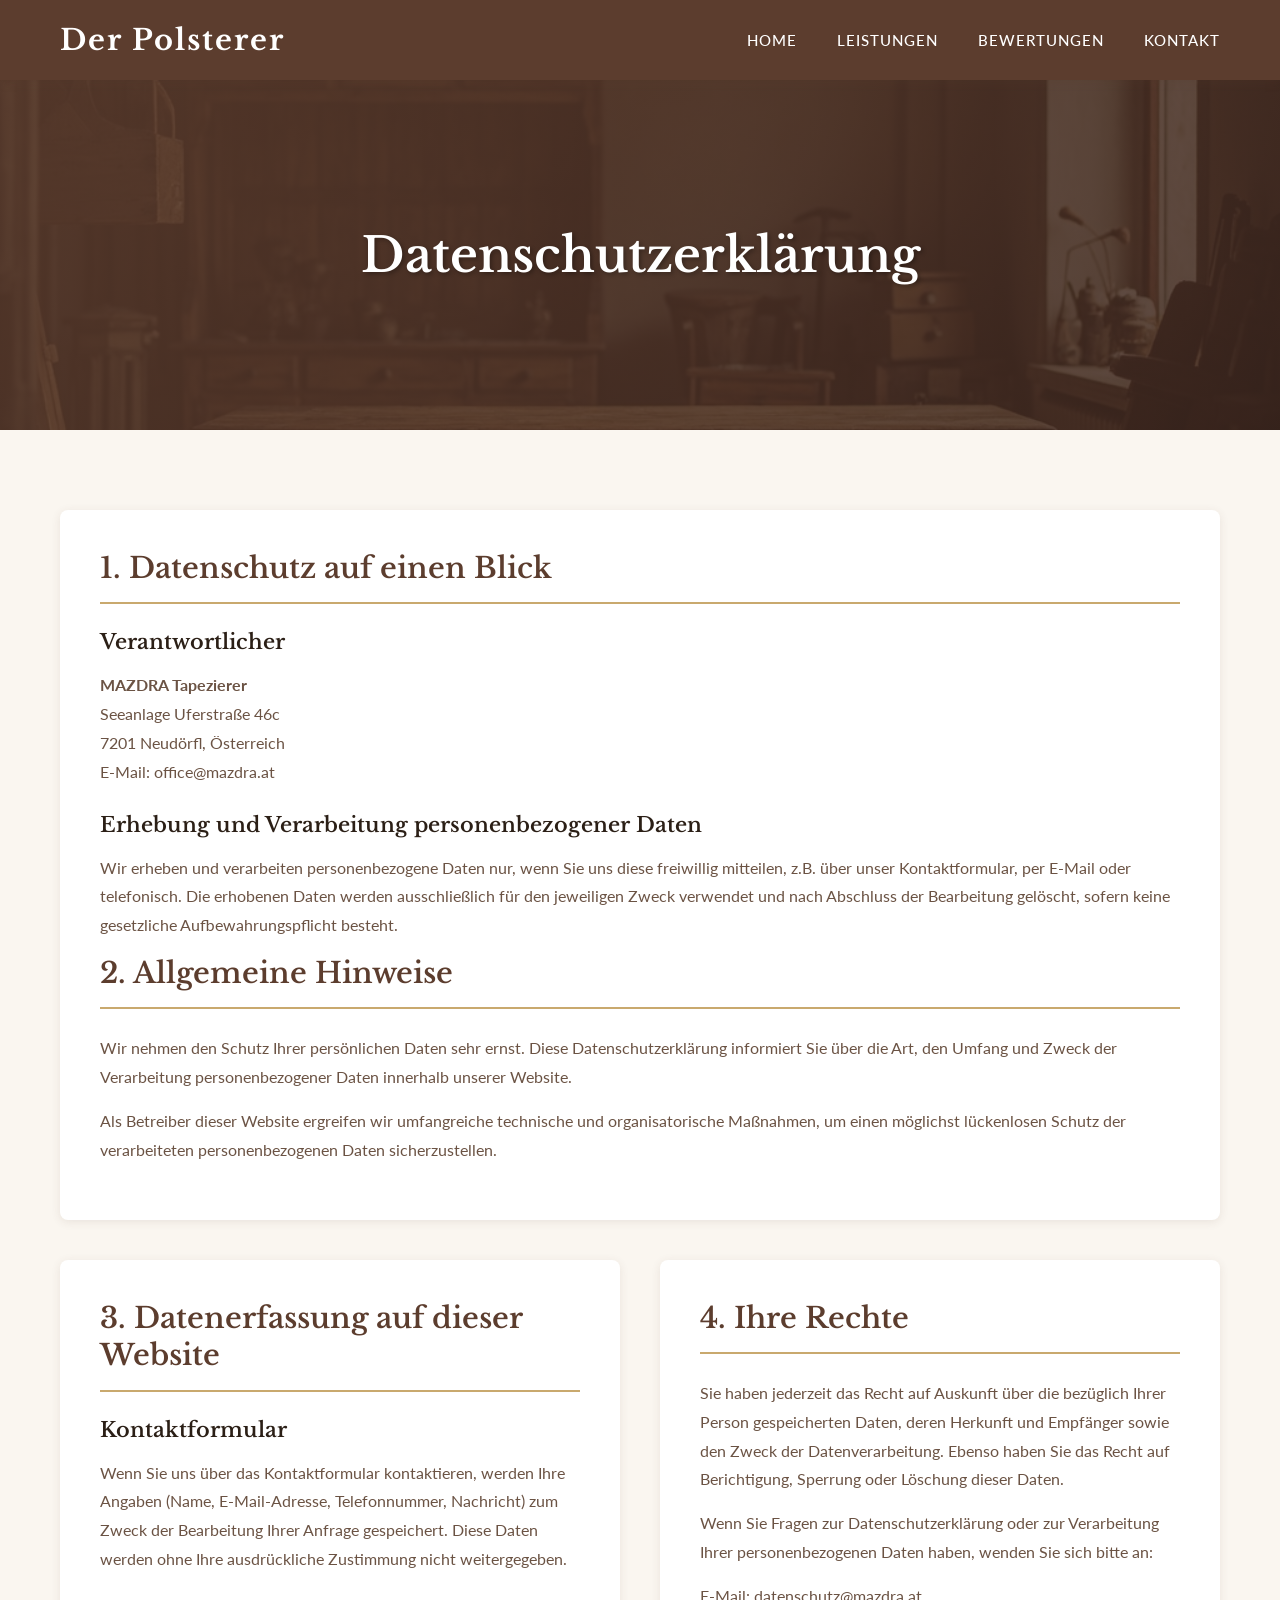
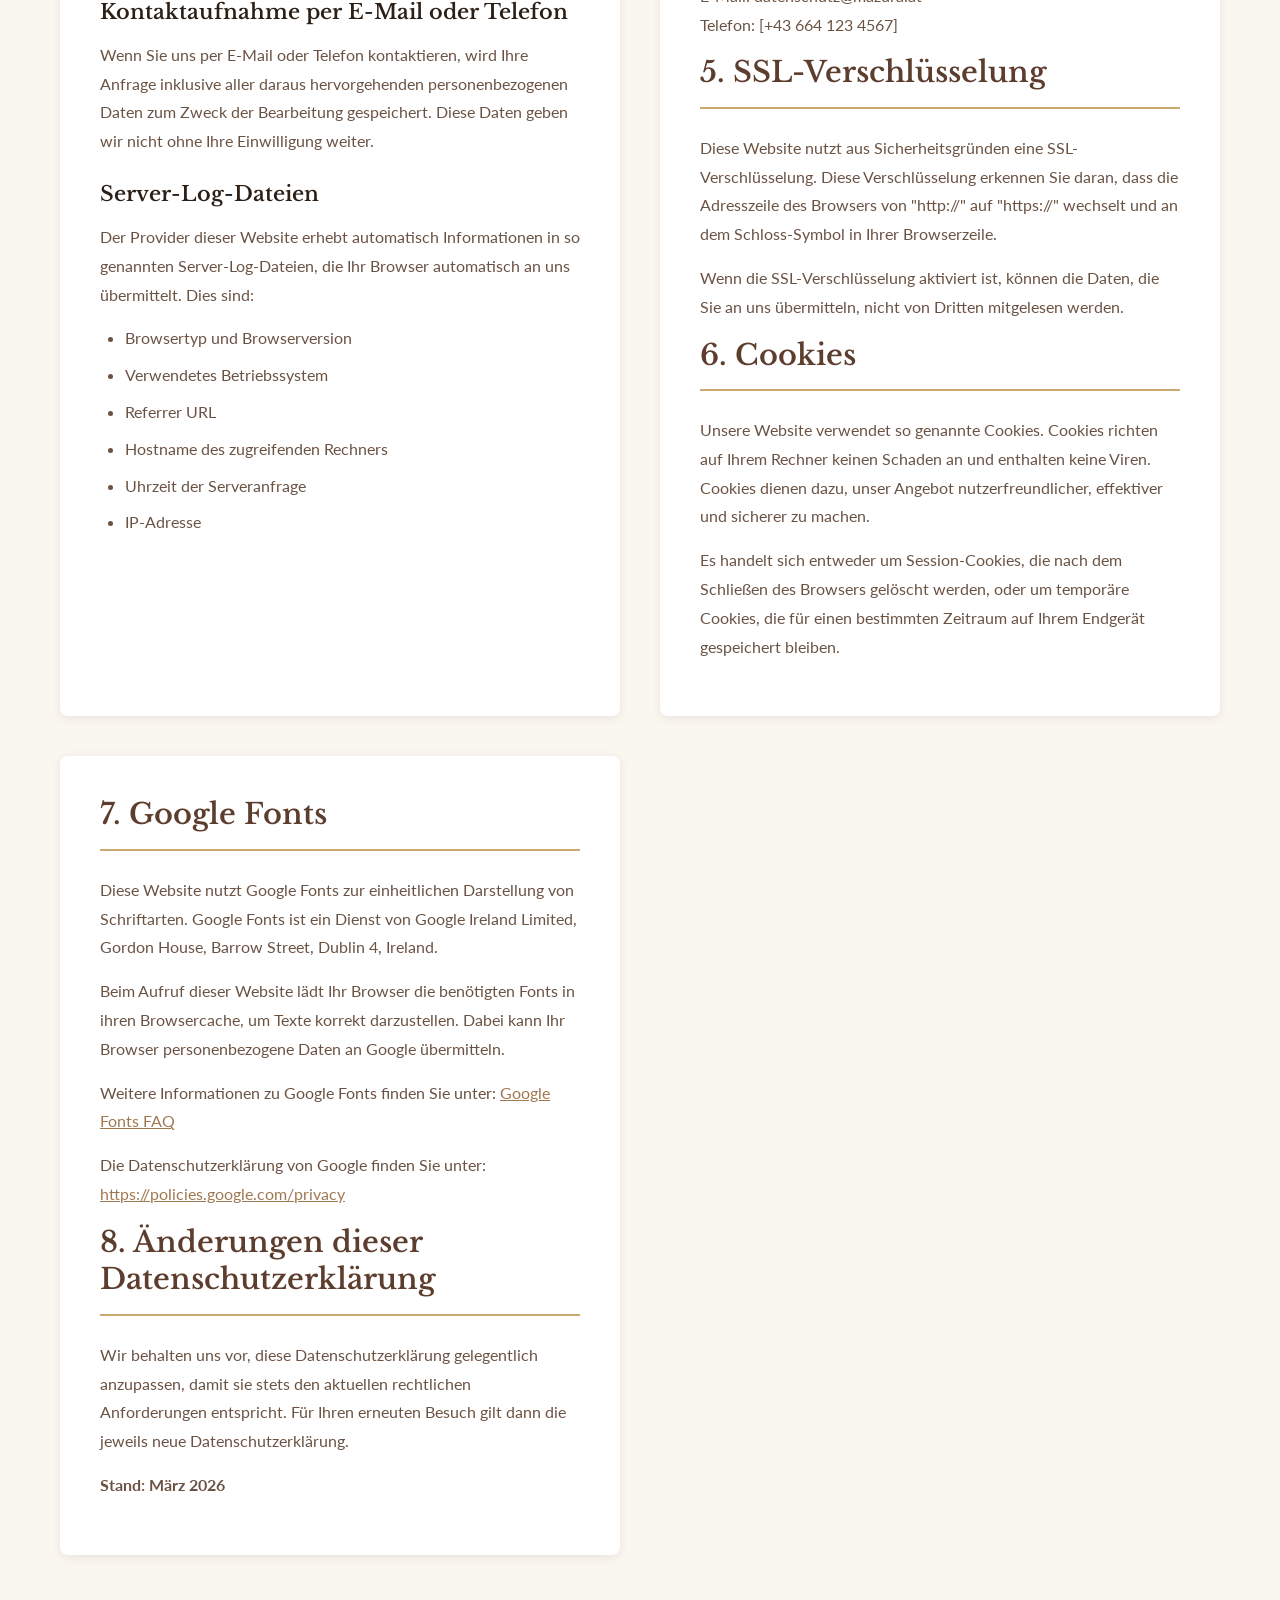
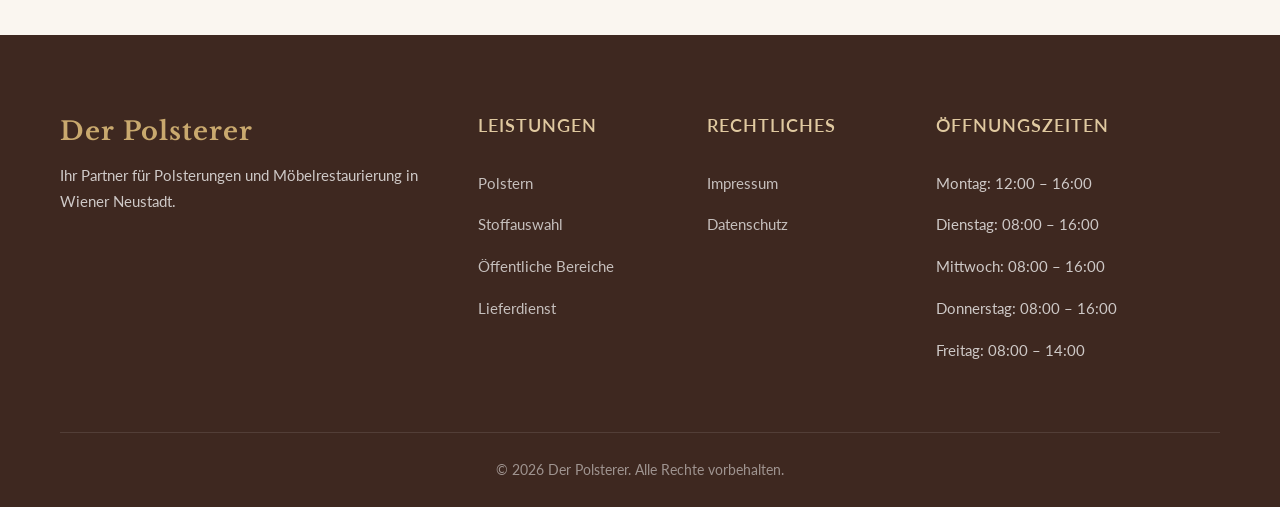
==== datenschutz.html @ 68814e53 "Update: Libre Baskerville font, new backgrounds, impressum, datenschutz, copyright 2026" ====
<!DOCTYPE html>
<html lang="de">
<head>
    <meta charset="UTF-8">
    <meta name="viewport" content="width=device-width, initial-scale=1.0">
    <meta name="description" content="Datenschutzerklärung - MAZDRA Tapezierer, Ihr Spezialist für Polsterungen und Möbelrestaurierung in Wiener Neustadt.">
    <title>Datenschutz - Der Polsterer</title>
    <link rel="preconnect" href="https://fonts.googleapis.com">
    <link rel="preconnect" href="https://fonts.gstatic.com" crossorigin>
    <link href="https://fonts.googleapis.com/css2?family=Libre+Baskerville:ital,wght@0,400;0,700;1,400&family=Lato:wght@300;400;500;600;700&display=swap" rel="stylesheet">
    <link rel="stylesheet" href="style.css">
</head>
<body>
    <header class="header header-small">
        <div class="container header-inner">
            <a href="index.html" class="logo-text">Der Polsterer</a>
            <nav class="nav" id="nav">
                <ul class="nav-list">
                    <li><a href="index.html">Home</a></li>
                    <li><a href="services.html">Leistungen</a></li>
                    <li><a href="reviews.html">Bewertungen</a></li>
                    <li><a href="kontakt.html">Kontakt</a></li>
                </ul>
            </nav>
            <button class="mobile-menu-btn" id="mobileMenuBtn" aria-label="Menu">
                <span></span>
                <span></span>
                <span></span>
            </button>
        </div>
    </header>

    <section class="page-header" style="background-image: url('images/reviews_background.jpg');">
        <div class="hero-overlay"></div>
        <div class="container">
            <div class="page-header-content">
                <h1>Datenschutzerklärung</h1>
            </div>
        </div>
    </section>

    <section class="legal-content">
        <div class="container">
            <div class="legal-grid">
                <div class="legal-section">
                    <h2>1. Datenschutz auf einen Blick</h2>
                    
                    <h3>Verantwortlicher</h3>
                    <p><strong>MAZDRA Tapezierer</strong><br>
                    Seeanlage Uferstraße 46c<br>
                    7201 Neudörfl, Österreich<br>
                    E-Mail: office@mazdra.at</p>
                    
                    <h3>Erhebung und Verarbeitung personenbezogener Daten</h3>
                    <p>Wir erheben und verarbeiten personenbezogene Daten nur, wenn Sie uns diese freiwillig mitteilen, z.B. über unser Kontaktformular, per E-Mail oder telefonisch. Die erhobenen Daten werden ausschließlich für den jeweiligen Zweck verwendet und nach Abschluss der Bearbeitung gelöscht, sofern keine gesetzliche Aufbewahrungspflicht besteht.</p>
                    
                    <h2>2. Allgemeine Hinweise</h2>
                    
                    <p>Wir nehmen den Schutz Ihrer persönlichen Daten sehr ernst. Diese Datenschutzerklärung informiert Sie über die Art, den Umfang und Zweck der Verarbeitung personenbezogener Daten innerhalb unserer Website.</p>
                    
                    <p>Als Betreiber dieser Website ergreifen wir umfangreiche technische und organisatorische Maßnahmen, um einen möglichst lückenlosen Schutz der verarbeiteten personenbezogenen Daten sicherzustellen.</p>
                </div>
                
                <div class="legal-section">
                    <h2>3. Datenerfassung auf dieser Website</h2>
                    
                    <h3>Kontaktformular</h3>
                    <p>Wenn Sie uns über das Kontaktformular kontaktieren, werden Ihre Angaben (Name, E-Mail-Adresse, Telefonnummer, Nachricht) zum Zweck der Bearbeitung Ihrer Anfrage gespeichert. Diese Daten werden ohne Ihre ausdrückliche Zustimmung nicht weitergegeben.</p>
                    
                    <h3>Kontaktaufnahme per E-Mail oder Telefon</h3>
                    <p>Wenn Sie uns per E-Mail oder Telefon kontaktieren, wird Ihre Anfrage inklusive aller daraus hervorgehenden personenbezogenen Daten zum Zweck der Bearbeitung gespeichert. Diese Daten geben wir nicht ohne Ihre Einwilligung weiter.</p>
                    
                    <h3>Server-Log-Dateien</h3>
                    <p>Der Provider dieser Website erhebt automatisch Informationen in so genannten Server-Log-Dateien, die Ihr Browser automatisch an uns übermittelt. Dies sind:</p>
                    <ul class="legal-list">
                        <li>Browsertyp und Browserversion</li>
                        <li>Verwendetes Betriebssystem</li>
                        <li>Referrer URL</li>
                        <li>Hostname des zugreifenden Rechners</li>
                        <li>Uhrzeit der Serveranfrage</li>
                        <li>IP-Adresse</li>
                    </ul>
                </div>
                
                <div class="legal-section">
                    <h2>4. Ihre Rechte</h2>
                    
                    <p>Sie haben jederzeit das Recht auf Auskunft über die bezüglich Ihrer Person gespeicherten Daten, deren Herkunft und Empfänger sowie den Zweck der Datenverarbeitung. Ebenso haben Sie das Recht auf Berichtigung, Sperrung oder Löschung dieser Daten.</p>
                    
                    <p>Wenn Sie Fragen zur Datenschutzerklärung oder zur Verarbeitung Ihrer personenbezogenen Daten haben, wenden Sie sich bitte an:</p>
                    <p>E-Mail: datenschutz@mazdra.at<br>
                    Telefon: [+43 664 123 4567]</p>
                    
                    <h2>5. SSL-Verschlüsselung</h2>
                    
                    <p>Diese Website nutzt aus Sicherheitsgründen eine SSL-Verschlüsselung. Diese Verschlüsselung erkennen Sie daran, dass die Adresszeile des Browsers von "http://" auf "https://" wechselt und an dem Schloss-Symbol in Ihrer Browserzeile.</p>
                    <p>Wenn die SSL-Verschlüsselung aktiviert ist, können die Daten, die Sie an uns übermitteln, nicht von Dritten mitgelesen werden.</p>
                    
                    <h2>6. Cookies</h2>
                    
                    <p>Unsere Website verwendet so genannte Cookies. Cookies richten auf Ihrem Rechner keinen Schaden an und enthalten keine Viren. Cookies dienen dazu, unser Angebot nutzerfreundlicher, effektiver und sicherer zu machen.</p>
                    <p>Es handelt sich entweder um Session-Cookies, die nach dem Schließen des Browsers gelöscht werden, oder um temporäre Cookies, die für einen bestimmten Zeitraum auf Ihrem Endgerät gespeichert bleiben.</p>
                </div>
                
                <div class="legal-section">
                    <h2>7. Google Fonts</h2>
                    
                    <p>Diese Website nutzt Google Fonts zur einheitlichen Darstellung von Schriftarten. Google Fonts ist ein Dienst von Google Ireland Limited, Gordon House, Barrow Street, Dublin 4, Ireland.</p>
                    <p>Beim Aufruf dieser Website lädt Ihr Browser die benötigten Fonts in ihren Browsercache, um Texte korrekt darzustellen. Dabei kann Ihr Browser personenbezogene Daten an Google übermitteln.</p>
                    <p>Weitere Informationen zu Google Fonts finden Sie unter: <a href="https://developers.google.com/fonts/faq" target="_blank" rel="noopener">Google Fonts FAQ</a></p>
                    <p>Die Datenschutzerklärung von Google finden Sie unter: <a href="https://policies.google.com/privacy" target="_blank" rel="noopener">https://policies.google.com/privacy</a></p>
                    
                    <h2>8. Änderungen dieser Datenschutzerklärung</h2>
                    
                    <p>Wir behalten uns vor, diese Datenschutzerklärung gelegentlich anzupassen, damit sie stets den aktuellen rechtlichen Anforderungen entspricht. Für Ihren erneuten Besuch gilt dann die jeweils neue Datenschutzerklärung.</p>
                    
                    <p><strong>Stand: März 2026</strong></p>
                </div>
            </div>
        </div>
    </section>

    <footer class="footer">
        <div class="container">
            <div class="footer-grid">
                <div class="footer-col">
                    <h3 class="footer-logo-text">Der Polsterer</h3>
                    <p>Ihr Partner für Polsterungen und Möbelrestaurierung in Wiener Neustadt.</p>
                </div>
                <div class="footer-col">
                    <h4>Leistungen</h4>
                    <ul class="footer-links">
                        <li><a href="services.html">Polstern</a></li>
                        <li><a href="services.html">Stoffauswahl</a></li>
                        <li><a href="services.html">Öffentliche Bereiche</a></li>
                        <li><a href="services.html">Lieferdienst</a></li>
                    </ul>
                </div>
                <div class="footer-col">
                    <h4>Rechtliches</h4>
                    <ul class="footer-links">
                        <li><a href="impressum.html">Impressum</a></li>
                        <li><a href="datenschutz.html">Datenschutz</a></li>
                    </ul>
                </div>
                <div class="footer-col">
                    <h4>Öffnungszeiten</h4>
                    <ul class="footer-hours">
                        <li>Montag: 12:00 – 16:00</li>
                        <li>Dienstag: 08:00 – 16:00</li>
                        <li>Mittwoch: 08:00 – 16:00</li>
                        <li>Donnerstag: 08:00 – 16:00</li>
                        <li>Freitag: 08:00 – 14:00</li>
                    </ul>
                </div>
            </div>
            <div class="footer-bottom">
                <p>&copy; 2026 Der Polsterer. Alle Rechte vorbehalten.</p>
            </div>
        </div>
    </footer>

    <script src="script.js"></script>
</body>
</html>
---- style.css ----
/* ========================================
   Der Polsterer - Classic Warm CSS
   ======================================== */

/* CSS Variables - Warm Classic Colors */
:root {
    --primary: #5C3D2E;
    --primary-dark: #3E2820;
    --primary-light: #7A5240;
    --accent: #C9A96E;
    --accent-dark: #A07850;
    --accent-light: #E0C9A0;
    --bg-light: #FAF6F0;
    --bg-white: #ffffff;
    --bg-cream: #F5EDE0;
    --text-dark: #2B1F16;
    --text-light: #6B5344;
    --text-muted: #8A7060;
    --border: #E5D9C9;
    --shadow: rgba(92, 61, 46, 0.1);
    --shadow-lg: rgba(92, 61, 46, 0.18);
}

/* Reset & Base */
*, *::before, *::after {
    box-sizing: border-box;
    margin: 0;
    padding: 0;
}

html {
    scroll-behavior: smooth;
}

body {
    font-family: 'Lato', sans-serif;
    font-size: 16px;
    line-height: 1.7;
    color: var(--text-dark);
    background-color: var(--bg-light);
}

h1, h2, h3, h4, h5, h6 {
    font-family: 'Libre Baskerville', Georgia, serif;
    font-weight: 600;
    line-height: 1.3;
    color: var(--text-dark);
}

a {
    color: var(--accent-dark);
    text-decoration: none;
    transition: color 0.3s ease;
}

a:hover {
    color: var(--primary);
}

img {
    max-width: 100%;
    height: auto;
    display: block;
}

/* Container */
.container {
    width: 100%;
    max-width: 1200px;
    margin: 0 auto;
    padding: 0 20px;
}

/* ========================================
   Header
   ======================================== */
.header {
    position: fixed;
    top: 0;
    left: 0;
    right: 0;
    z-index: 1000;
    background-color: var(--primary);
    box-shadow: 0 2px 10px var(--shadow-lg);
}

.header-small {
    position: relative;
    background-color: var(--primary);
}

.header-inner {
    display: flex;
    align-items: center;
    justify-content: space-between;
    height: 80px;
}

.logo-text {
    font-family: 'Libre Baskerville', Georgia, serif;
    font-size: 1.8rem;
    font-weight: 700;
    color: var(--bg-white);
    text-decoration: none;
    letter-spacing: 2px;
}

.footer-logo-text {
    font-family: 'Libre Baskerville', Georgia, serif;
    font-size: 1.6rem;
    font-weight: 700;
    color: var(--accent);
    margin-bottom: 15px;
    letter-spacing: 1px;
}

.nav-list {
    display: flex;
    list-style: none;
    gap: 40px;
}

.nav-list a {
    color: var(--bg-white);
    font-weight: 500;
    font-size: 15px;
    text-transform: uppercase;
    letter-spacing: 1px;
    padding: 8px 0;
    position: relative;
}

.nav-list a::after {
    content: '';
    position: absolute;
    bottom: 0;
    left: 0;
    width: 0;
    height: 2px;
    background-color: var(--accent);
    transition: width 0.3s ease;
}

.nav-list a:hover::after,
.nav-list a.active::after {
    width: 100%;
}

.nav-list a:hover,
.nav-list a.active {
    color: var(--bg-white);
}

/* Mobile Menu Button */
.mobile-menu-btn {
    display: none;
    flex-direction: column;
    gap: 5px;
    background: none;
    border: none;
    cursor: pointer;
    padding: 10px;
}

.mobile-menu-btn span {
    display: block;
    width: 25px;
    height: 3px;
    background-color: var(--bg-white);
    border-radius: 2px;
    transition: all 0.3s ease;
}

/* ========================================
   Hero Section
   ======================================== */
.hero {
    position: relative;
    height: 100vh;
    min-height: 600px;
    display: flex;
    align-items: center;
    justify-content: center;
    overflow: hidden;
}

.hero-bg {
    position: absolute;
    top: 0;
    left: 0;
    width: 100%;
    height: 100%;
    background-size: cover;
    background-position: center;
    background-repeat: no-repeat;
}

.hero-overlay {
    position: absolute;
    top: 0;
    left: 0;
    width: 100%;
    height: 100%;
    background: linear-gradient(135deg, rgba(92, 61, 46, 0.88) 0%, rgba(62, 40, 32, 0.85) 100%);
}

.hero-content {
    position: relative;
    z-index: 10;
    text-align: center;
    padding: 0 20px;
}

.hero-title {
    font-family: 'Libre Baskerville', Georgia, serif;
    font-size: clamp(2.8rem, 6vw, 5rem);
    color: var(--bg-white);
    margin-bottom: 20px;
    text-shadow: 2px 2px 4px rgba(0, 0, 0, 0.3);
    font-weight: 400;
    letter-spacing: 3px;
}

.hero-subtitle {
    font-size: clamp(1rem, 2vw, 1.4rem);
    color: var(--accent-light);
    margin-bottom: 40px;
    font-weight: 300;
    font-style: italic;
}

/* ========================================
   Buttons
   ======================================== */
.btn {
    display: inline-block;
    padding: 14px 36px;
    font-size: 14px;
    font-weight: 600;
    text-transform: uppercase;
    letter-spacing: 1px;
    border: 2px solid transparent;
    border-radius: 4px;
    cursor: pointer;
    transition: all 0.3s ease;
    text-align: center;
}

.btn-primary {
    background-color: var(--accent);
    color: var(--primary-dark);
    border-color: var(--accent);
}

.btn-primary:hover {
    background-color: var(--accent-dark);
    border-color: var(--accent-dark);
    color: var(--bg-white);
    transform: translateY(-2px);
    box-shadow: 0 4px 15px rgba(201, 169, 110, 0.4);
}

.btn-outline {
    background-color: transparent;
    color: var(--primary);
    border-color: var(--primary);
}

.btn-outline:hover {
    background-color: var(--primary);
    color: var(--bg-white);
}

.btn-white {
    background-color: var(--bg-white);
    color: var(--primary);
    border-color: var(--bg-white);
}

.btn-white:hover {
    background-color: transparent;
    color: var(--bg-white);
    transform: translateY(-2px);
}

/* ========================================
   Page Header
   ======================================== */
.page-header {
    position: relative;
    height: 350px;
    display: flex;
    align-items: center;
    justify-content: center;
    background-size: cover;
    background-position: center;
    background-repeat: no-repeat;
    margin-top: 0;
}

.page-header-overlay {
    position: absolute;
    top: 0;
    left: 0;
    width: 100%;
    height: 100%;
    background: rgba(92, 61, 46, 0.78);
}

.page-header h1 {
    position: relative;
    z-index: 10;
    font-size: clamp(2rem, 5vw, 3rem);
    color: var(--bg-white);
    text-align: center;
    text-shadow: 2px 2px 4px rgba(0, 0, 0, 0.3);
}

.page-header p {
    position: relative;
    z-index: 10;
    font-size: 1.1rem;
    color: var(--accent-light);
    text-align: center;
    margin-top: 10px;
    font-style: italic;
}

/* ========================================
   Section Styles
   ======================================== */
.section-title {
    font-size: clamp(1.8rem, 4vw, 2.6rem);
    margin-bottom: 20px;
    position: relative;
    font-weight: 400;
}

.section-title::after {
    content: '';
    display: block;
    width: 60px;
    height: 3px;
    background-color: var(--accent);
    margin-top: 15px;
}

.section-title.centered {
    text-align: center;
}

.section-title.centered::after {
    margin-left: auto;
    margin-right: auto;
}

.section-subtitle {
    font-size: 1.1rem;
    color: var(--text-light);
    margin-bottom: 50px;
    max-width: 600px;
}

.centered {
    text-align: center;
}

/* ========================================
   Intro Section
   ======================================== */
.intro {
    padding: 100px 0;
    background-color: var(--bg-white);
}

.intro-grid {
    display: grid;
    grid-template-columns: 1fr 300px;
    gap: 60px;
    align-items: center;
}

.intro-text p {
    margin-bottom: 20px;
    font-size: 1.05rem;
    color: var(--text-light);
}

.intro-text .btn {
    margin-top: 20px;
}

.intro-stats {
    display: flex;
    flex-direction: column;
    gap: 30px;
    padding: 40px;
    background: linear-gradient(135deg, var(--primary) 0%, var(--primary-dark) 100%);
    border-radius: 12px;
}

.stat-item {
    text-align: center;
}

.stat-number {
    display: block;
    font-family: 'Libre Baskerville', Georgia, serif;
    font-size: 3rem;
    font-weight: 400;
    color: var(--accent-light);
}

.stat-label {
    font-size: 0.9rem;
    color: rgba(255, 255, 255, 0.7);
    text-transform: uppercase;
    letter-spacing: 1px;
}

/* ========================================
   Services Preview
   ======================================== */
.services-preview {
    padding: 100px 0;
    background-color: var(--bg-cream);
}

.services-grid {
    display: grid;
    grid-template-columns: repeat(4, 1fr);
    gap: 30px;
    margin-bottom: 50px;
}

.service-card {
    background-color: var(--bg-white);
    border-radius: 12px;
    overflow: hidden;
    box-shadow: 0 5px 20px var(--shadow);
    transition: transform 0.3s ease, box-shadow 0.3s ease;
}

.service-card:hover {
    transform: translateY(-10px);
    box-shadow: 0 15px 40px var(--shadow-lg);
}

.service-img {
    height: 200px;
    overflow: hidden;
}

.service-img img {
    width: 100%;
    height: 100%;
    object-fit: cover;
    transition: transform 0.5s ease;
}

.service-card:hover .service-img img {
    transform: scale(1.1);
}

.service-card h3 {
    padding: 25px 25px 10px;
    font-size: 1.3rem;
}

.service-card p {
    padding: 0 25px 25px;
    color: var(--text-light);
    font-size: 0.95rem;
}

/* ========================================
   About Section
   ======================================== */
.about {
    padding: 100px 0;
    background-color: var(--bg-white);
}

.about-grid {
    display: grid;
    grid-template-columns: 1fr 1fr;
    gap: 60px;
    align-items: center;
}

.about-img img {
    border-radius: 12px;
    box-shadow: 0 10px 40px var(--shadow-lg);
}

.about-text p {
    margin-bottom: 20px;
    color: var(--text-light);
    font-size: 1.05rem;
}

.about-list {
    list-style: none;
    margin-top: 30px;
}

.about-list li {
    padding: 10px 0;
    color: var(--text-dark);
    font-size: 1rem;
}

.about-list li::before {
    content: '✓';
    color: var(--accent-dark);
    font-weight: bold;
    margin-right: 10px;
}

/* ========================================
   CTA Section
   ======================================== */
.cta {
    padding: 80px 0;
    background: linear-gradient(135deg, var(--primary) 0%, var(--primary-dark) 100%);
    text-align: center;
}

.cta h2 {
    font-size: clamp(1.8rem, 4vw, 2.6rem);
    color: var(--bg-white);
    margin-bottom: 15px;
    font-weight: 400;
}

.cta p {
    font-size: 1.1rem;
    color: var(--accent-light);
    margin-bottom: 30px;
    max-width: 600px;
    margin-left: auto;
    margin-right: auto;
}

/* ========================================
   Services Detail
   ======================================== */
.services-detail {
    padding: 100px 0;
    background-color: var(--bg-light);
}

.service-detail-item {
    display: grid;
    grid-template-columns: 1fr 1fr;
    gap: 60px;
    align-items: center;
    margin-bottom: 80px;
    padding: 40px;
    background-color: var(--bg-white);
    border-radius: 12px;
    box-shadow: 0 5px 20px var(--shadow);
}

.service-detail-item:last-child {
    margin-bottom: 0;
}

.service-detail-item.reverse {
    direction: rtl;
}

.service-detail-item.reverse > * {
    direction: ltr;
}

.service-detail-img img {
    border-radius: 12px;
    box-shadow: 0 10px 30px var(--shadow-lg);
}

.service-detail-content h2 {
    font-size: 1.8rem;
    margin-bottom: 20px;
    font-weight: 400;
}

.service-detail-content p {
    color: var(--text-light);
    margin-bottom: 20px;
}

.service-features {
    list-style: none;
    margin-bottom: 20px;
}

.service-features li {
    padding: 8px 0;
    color: var(--text-dark);
    font-size: 0.95rem;
}

.service-features li::before {
    content: '→';
    color: var(--accent-dark);
    font-weight: bold;
    margin-right: 10px;
}

/* ========================================
   Contact Section
   ======================================== */
.contact-section {
    padding: 100px 0;
    background-color: var(--bg-white);
}

.contact-grid {
    display: grid;
    grid-template-columns: 1fr 1fr;
    gap: 60px;
}

.contact-form-wrapper h2 {
    font-size: 2rem;
    margin-bottom: 15px;
}

.contact-form-wrapper > p {
    color: var(--text-light);
    margin-bottom: 30px;
}

.contact-form {
    display: flex;
    flex-direction: column;
    gap: 20px;
}

.form-group {
    display: flex;
    flex-direction: column;
    gap: 8px;
}

.form-group label {
    font-weight: 500;
    color: var(--text-dark);
    font-size: 0.95rem;
}

.form-group input,
.form-group textarea {
    padding: 14px 18px;
    border: 2px solid var(--border);
    border-radius: 8px;
    font-family: 'Lato', sans-serif;
    font-size: 1rem;
    transition: border-color 0.3s ease, box-shadow 0.3s ease;
    background-color: var(--bg-light);
}

.form-group input:focus,
.form-group textarea:focus {
    outline: none;
    border-color: var(--accent);
    box-shadow: 0 0 0 3px rgba(201, 169, 110, 0.15);
}

.form-group textarea {
    resize: vertical;
    min-height: 120px;
}

.contact-info-wrapper {
    display: flex;
    flex-direction: column;
    gap: 30px;
}

.contact-info-card {
    padding: 30px;
    background-color: var(--bg-cream);
    border-radius: 12px;
    box-shadow: 0 5px 20px var(--shadow);
}

.contact-info-card h3 {
    font-size: 1.3rem;
    margin-bottom: 20px;
    color: var(--primary);
}

.hours-table {
    width: 100%;
    border-collapse: collapse;
}

.hours-table td {
    padding: 10px 0;
    border-bottom: 1px solid var(--border);
    color: var(--text-light);
}

.hours-table td:last-child {
    text-align: right;
    font-weight: 500;
    color: var(--text-dark);
}

.contact-info-card p {
    color: var(--text-light);
    line-height: 1.8;
}

.contact-info-card a {
    color: var(--accent-dark);
    font-weight: 500;
}

.map-container {
    border-radius: 8px;
    overflow: hidden;
    margin-top: 15px;
}

/* ========================================
   Reviews Section
   ======================================== */
.reviews-section {
    padding: 100px 0;
    background-color: var(--bg-cream);
}

.reviews-header {
    text-align: center;
    margin-bottom: 60px;
}

.reviews-header .section-title::after {
    margin-left: auto;
    margin-right: auto;
}

.reviews-grid {
    display: grid;
    grid-template-columns: repeat(3, 1fr);
    gap: 30px;
    margin-bottom: 50px;
}

.review-card {
    background-color: var(--bg-white);
    border-radius: 12px;
    padding: 35px;
    box-shadow: 0 5px 20px var(--shadow);
    transition: transform 0.3s ease, box-shadow 0.3s ease;
    position: relative;
}

.review-card:hover {
    transform: translateY(-5px);
    box-shadow: 0 12px 35px var(--shadow-lg);
}

.review-stars {
    color: var(--accent);
    font-size: 1.2rem;
    margin-bottom: 15px;
    letter-spacing: 2px;
}

.review-text {
    font-size: 1.05rem;
    color: var(--text-dark);
    line-height: 1.8;
    margin-bottom: 20px;
    font-style: italic;
}

.review-author {
    display: flex;
    align-items: center;
    gap: 15px;
}

.review-avatar {
    width: 48px;
    height: 48px;
    border-radius: 50%;
    background-color: var(--primary);
    color: var(--accent-light);
    display: flex;
    align-items: center;
    justify-content: center;
    font-family: 'Libre Baskerville', Georgia, serif;
    font-size: 1.2rem;
    font-weight: 600;
    flex-shrink: 0;
}

.review-author-info {
    display: flex;
    flex-direction: column;
}

.review-author-name {
    font-weight: 600;
    color: var(--text-dark);
    font-size: 0.95rem;
}

.review-author-detail {
    font-size: 0.85rem;
    color: var(--text-muted);
}

.review-google-badge {
    display: flex;
    align-items: center;
    gap: 8px;
    margin-top: 20px;
    padding-top: 20px;
    border-top: 1px solid var(--border);
    font-size: 0.85rem;
    color: var(--text-muted);
}

.review-google-badge svg {
    width: 16px;
    height: 16px;
}

.reviews-cta {
    text-align: center;
    padding: 50px;
    background-color: var(--bg-white);
    border-radius: 12px;
    box-shadow: 0 5px 20px var(--shadow);
}

.reviews-cta p {
    color: var(--text-light);
    margin-bottom: 20px;
    font-size: 1.05rem;
}

/* ========================================
   About Creative / Features
   ======================================== */
.about-creative {
    padding: 100px 0;
    background-color: var(--bg-light);
}

.features-grid {
    display: grid;
    grid-template-columns: repeat(4, 1fr);
    gap: 30px;
    margin-top: 50px;
}

.feature-item {
    text-align: center;
    padding: 40px 25px;
    background-color: var(--bg-white);
    border-radius: 12px;
    box-shadow: 0 5px 20px var(--shadow);
    transition: transform 0.3s ease;
}

.feature-item:hover {
    transform: translateY(-5px);
}

.feature-icon {
    font-size: 3rem;
    margin-bottom: 20px;
}

.feature-item h3 {
    font-size: 1.2rem;
    margin-bottom: 15px;
}

.feature-item p {
    color: var(--text-light);
    font-size: 0.95rem;
}

/* ========================================
   Footer
   ======================================== */
.footer {
    background-color: var(--primary-dark);
    padding: 80px 0 0;
}

.footer-grid {
    display: grid;
    grid-template-columns: 2fr 1fr 1fr 1.5fr;
    gap: 40px;
    padding-bottom: 60px;
}

.footer-col {
    color: rgba(255, 255, 255, 0.75);
}

.footer-logo {
    height: 80px;
    width: auto;
    margin-bottom: 20px;
}

.footer-col p {
    font-size: 0.95rem;
    line-height: 1.7;
}

.footer-col h4 {
    color: var(--accent-light);
    font-size: 1.1rem;
    margin-bottom: 25px;
    font-family: 'Lato', sans-serif;
    font-weight: 600;
    text-transform: uppercase;
    letter-spacing: 1px;
}

.footer-links,
.footer-hours {
    list-style: none;
}

.footer-links li,
.footer-hours li {
    padding: 8px 0;
    font-size: 0.95rem;
}

.footer-links a {
    color: rgba(255, 255, 255, 0.7);
    transition: color 0.3s ease;
}

.footer-links a:hover {
    color: var(--accent-light);
}

.footer-bottom {
    border-top: 1px solid rgba(255, 255, 255, 0.1);
    padding: 25px 0;
    text-align: center;
}

.footer-bottom p {
    font-size: 0.9rem;
    color: rgba(255, 255, 255, 0.5);
}

/* ========================================
   Responsive Design
   ======================================== */
@media (max-width: 1024px) {
    .services-grid {
        grid-template-columns: repeat(2, 1fr);
    }

    .features-grid {
        grid-template-columns: repeat(2, 1fr);
    }

    .footer-grid {
        grid-template-columns: repeat(2, 1fr);
    }

    .reviews-grid {
        grid-template-columns: repeat(2, 1fr);
    }
}

@media (max-width: 768px) {
    .mobile-menu-btn {
        display: flex;
    }

    .nav {
        position: fixed;
        top: 80px;
        left: 0;
        right: 0;
        background-color: var(--primary);
        padding: 20px;
        transform: translateY(-100%);
        opacity: 0;
        visibility: hidden;
        transition: all 0.3s ease;
    }

    .nav.active {
        transform: translateY(0);
        opacity: 1;
        visibility: visible;
    }

    .nav-list {
        flex-direction: column;
        gap: 0;
    }

    .nav-list a {
        display: block;
        padding: 15px 0;
        border-bottom: 1px solid rgba(255, 255, 255, 0.1);
    }

    .hero {
        height: 100vh;
        min-height: 500px;
    }

    .intro-grid {
        grid-template-columns: 1fr;
    }

    .intro-stats {
        flex-direction: row;
        justify-content: space-around;
    }

    .about-grid {
        grid-template-columns: 1fr;
    }

    .about-img {
        order: -1;
    }

    .services-grid {
        grid-template-columns: 1fr;
    }

    .service-detail-item {
        grid-template-columns: 1fr;
        gap: 30px;
    }

    .service-detail-item.reverse {
        direction: ltr;
    }

    .contact-grid {
        grid-template-columns: 1fr;
    }

    .features-grid {
        grid-template-columns: 1fr;
    }

    .footer-grid {
        grid-template-columns: 1fr;
        text-align: center;
    }

    .footer-logo {
        margin-left: auto;
        margin-right: auto;
    }

    .reviews-grid {
        grid-template-columns: 1fr;
    }
}

@media (max-width: 480px) {
    .header-inner {
        height: 70px;
    }

    .logo img {
        height: 50px;
    }

    .hero-title {
        font-size: 2.2rem;
    }

    .hero-subtitle {
        font-size: 1rem;
    }

    .btn {
        padding: 12px 28px;
        font-size: 13px;
    }

    .intro-stats {
        flex-direction: column;
        gap: 20px;
    }

    .stat-number {
        font-size: 2.5rem;
    }

    .page-header {
        height: 280px;
    }

    .section-title {
        font-size: 1.6rem;
    }

    .service-detail-item {
        padding: 25px;
    }

    .contact-info-card {
        padding: 20px;
    }
}

/* ========================================
   Legal Pages (Impressum, Datenschutz)
   ======================================== */
.legal-content {
    padding: 80px 0;
    background-color: var(--bg-light);
}

.legal-grid {
    display: grid;
    gap: 40px;
}

.legal-section {
    background: var(--bg-white);
    padding: 40px;
    border-radius: 8px;
    box-shadow: 0 2px 10px var(--shadow);
}

.legal-section h2 {
    font-family: 'Libre Baskerville', Georgia, serif;
    font-size: 1.8rem;
    color: var(--primary);
    margin-bottom: 25px;
    padding-bottom: 15px;
    border-bottom: 2px solid var(--accent);
}

.legal-section h3 {
    font-family: 'Libre Baskerville', Georgia, serif;
    font-size: 1.3rem;
    color: var(--text-dark);
    margin: 25px 0 15px;
}

.legal-section p {
    font-family: 'Lato', sans-serif;
    font-size: 1rem;
    line-height: 1.8;
    color: var(--text-light);
    margin-bottom: 15px;
}

.legal-section a {
    color: var(--accent-dark);
    text-decoration: underline;
}

.legal-section a:hover {
    color: var(--primary);
}

.legal-list {
    margin: 15px 0;
    padding-left: 25px;
}

.legal-list li {
    font-family: 'Lato', sans-serif;
    font-size: 1rem;
    line-height: 1.8;
    color: var(--text-light);
    margin-bottom: 8px;
}

@media (min-width: 768px) {
    .legal-grid {
        grid-template-columns: repeat(2, 1fr);
    }
    
    .legal-section:first-child {
        grid-column: span 2;
    }
}
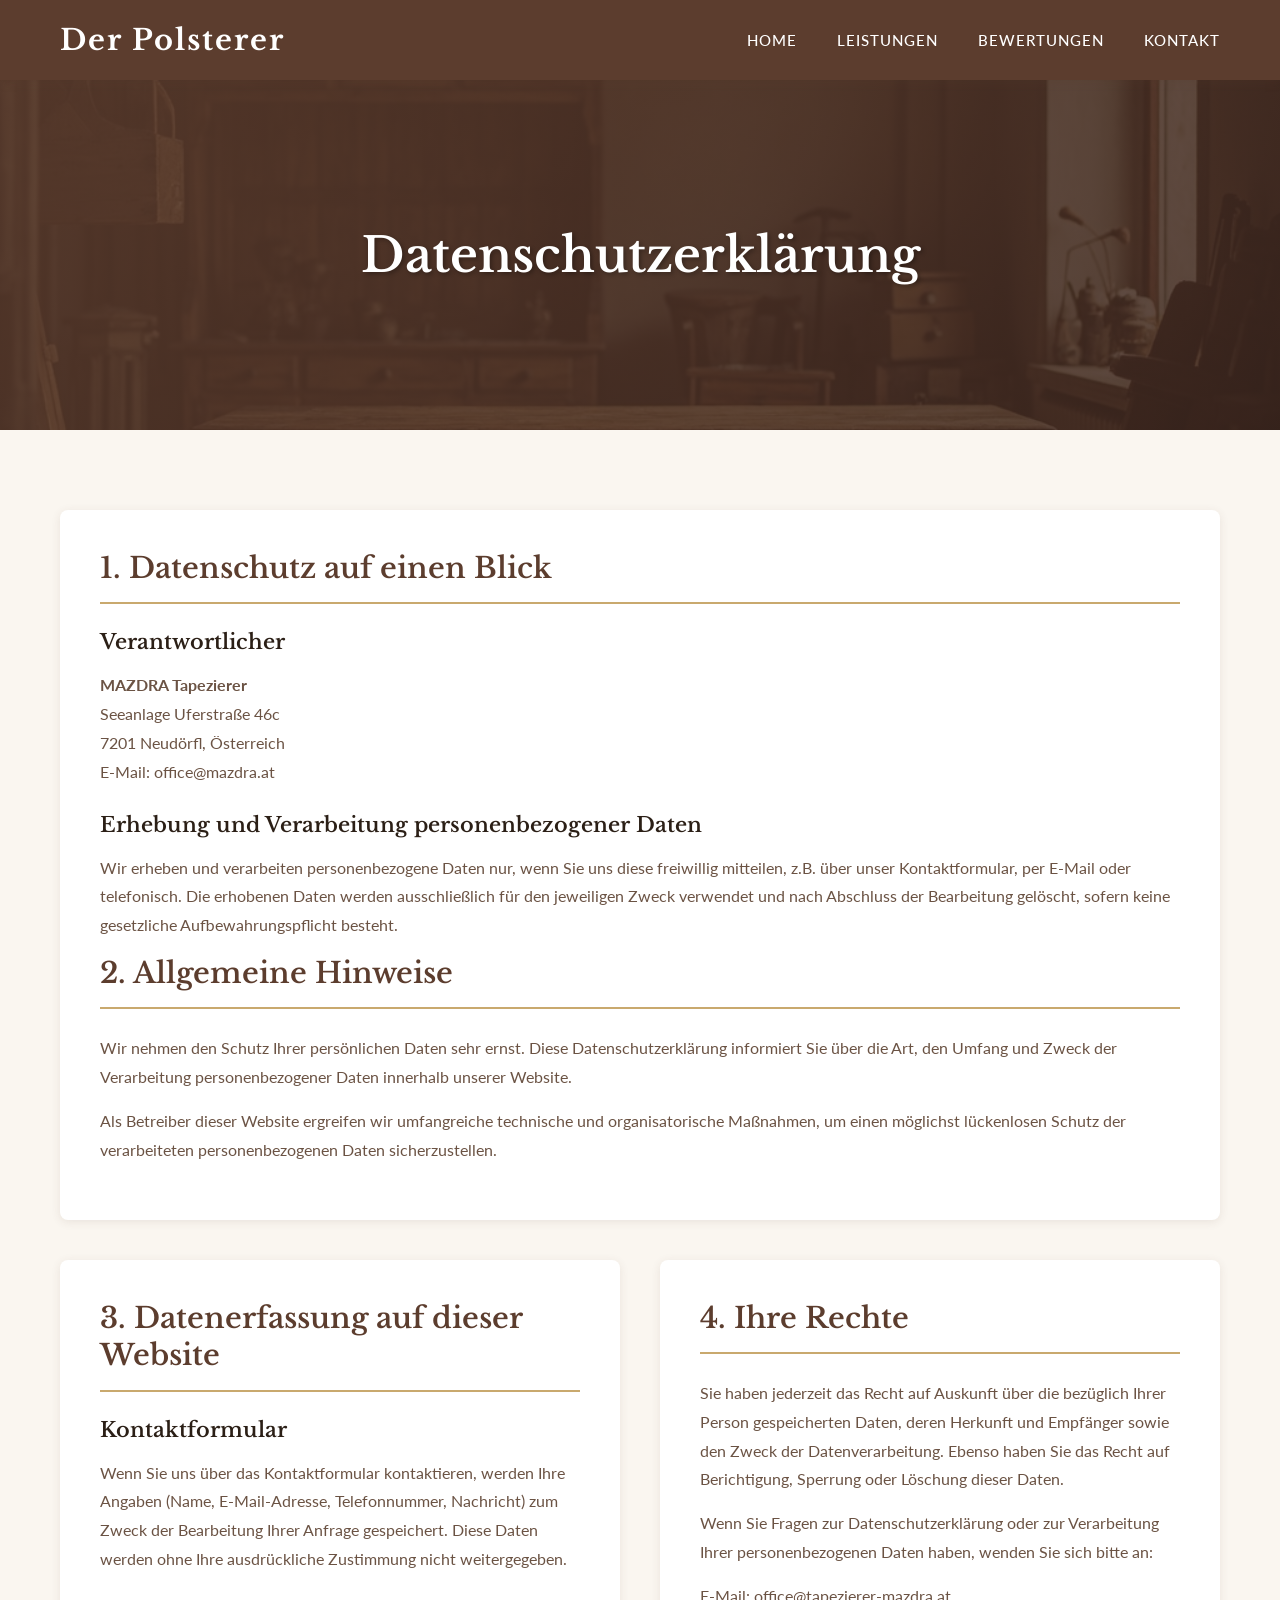
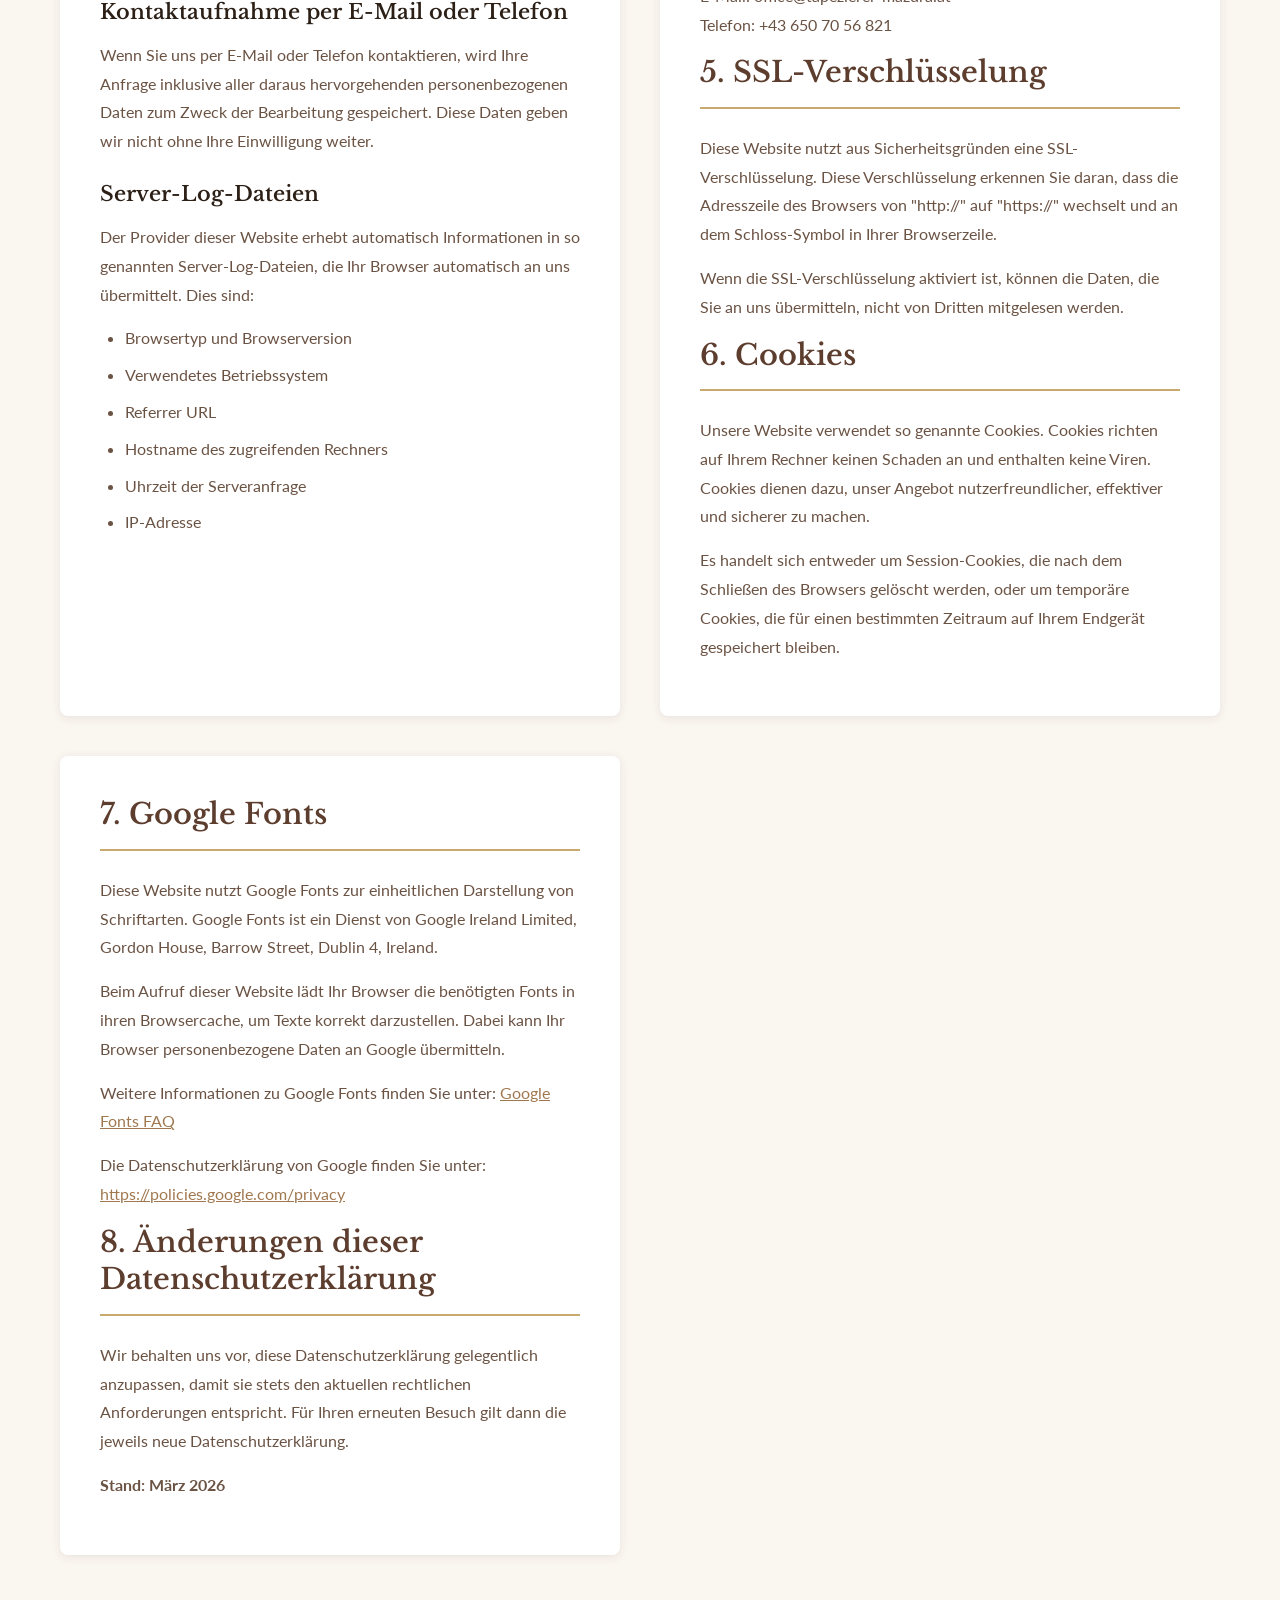
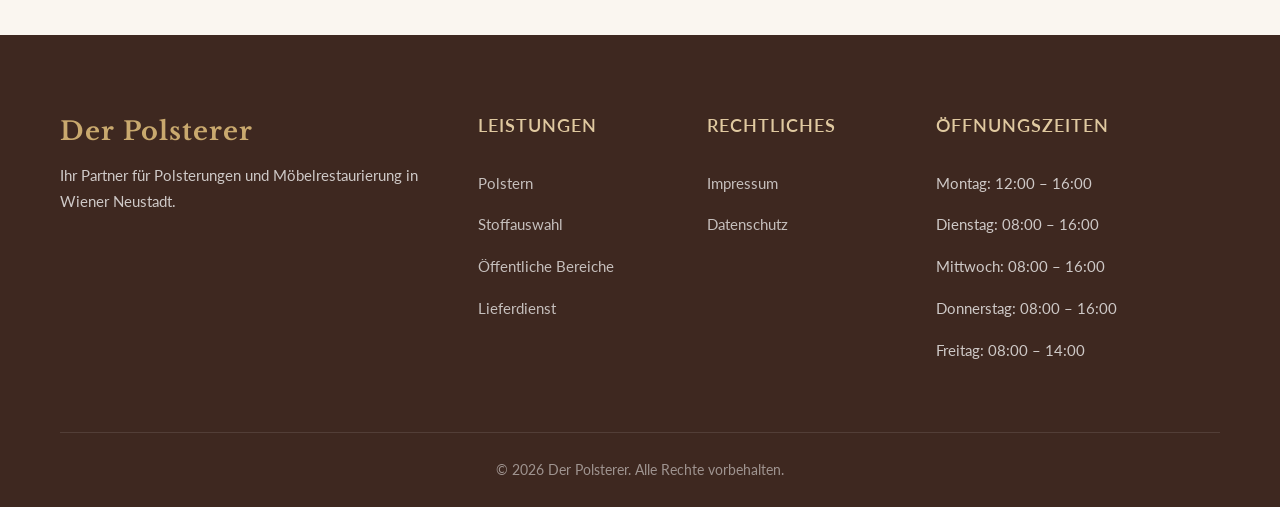
==== commit 12d5812c: "Fix: Copyright 2026, Rechtliches im Footer oben, echte Kontaktdaten" ====
--- a/datenschutz.html
+++ b/datenschutz.html
@@ -88,8 +88,8 @@
                     <p>Sie haben jederzeit das Recht auf Auskunft über die bezüglich Ihrer Person gespeicherten Daten, deren Herkunft und Empfänger sowie den Zweck der Datenverarbeitung. Ebenso haben Sie das Recht auf Berichtigung, Sperrung oder Löschung dieser Daten.</p>
                     
                     <p>Wenn Sie Fragen zur Datenschutzerklärung oder zur Verarbeitung Ihrer personenbezogenen Daten haben, wenden Sie sich bitte an:</p>
-                    <p>E-Mail: datenschutz@mazdra.at<br>
-                    Telefon: [+43 664 123 4567]</p>
+                    <p>E-Mail: office@tapezierer-mazdra.at<br>
+                    Telefon: +43 650 70 56 821</p>
                     
                     <h2>5. SSL-Verschlüsselung</h2>
                     
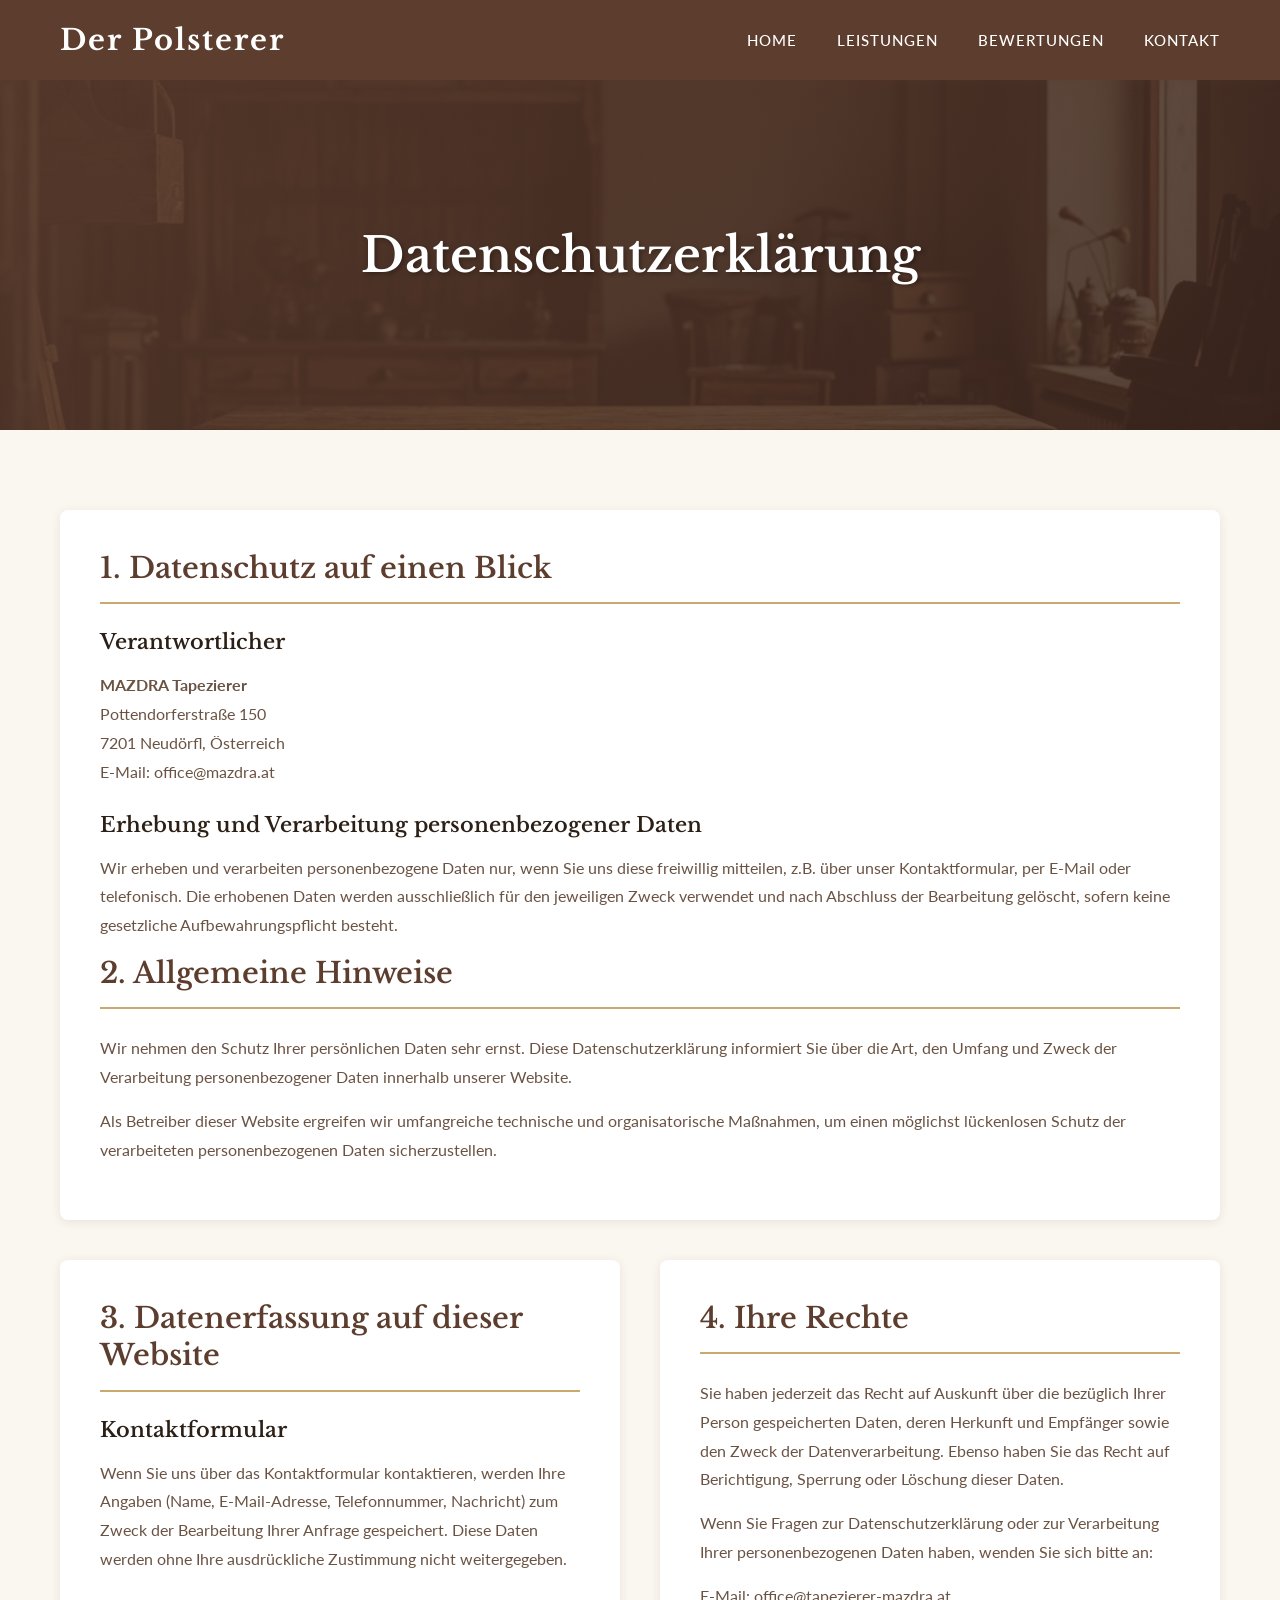
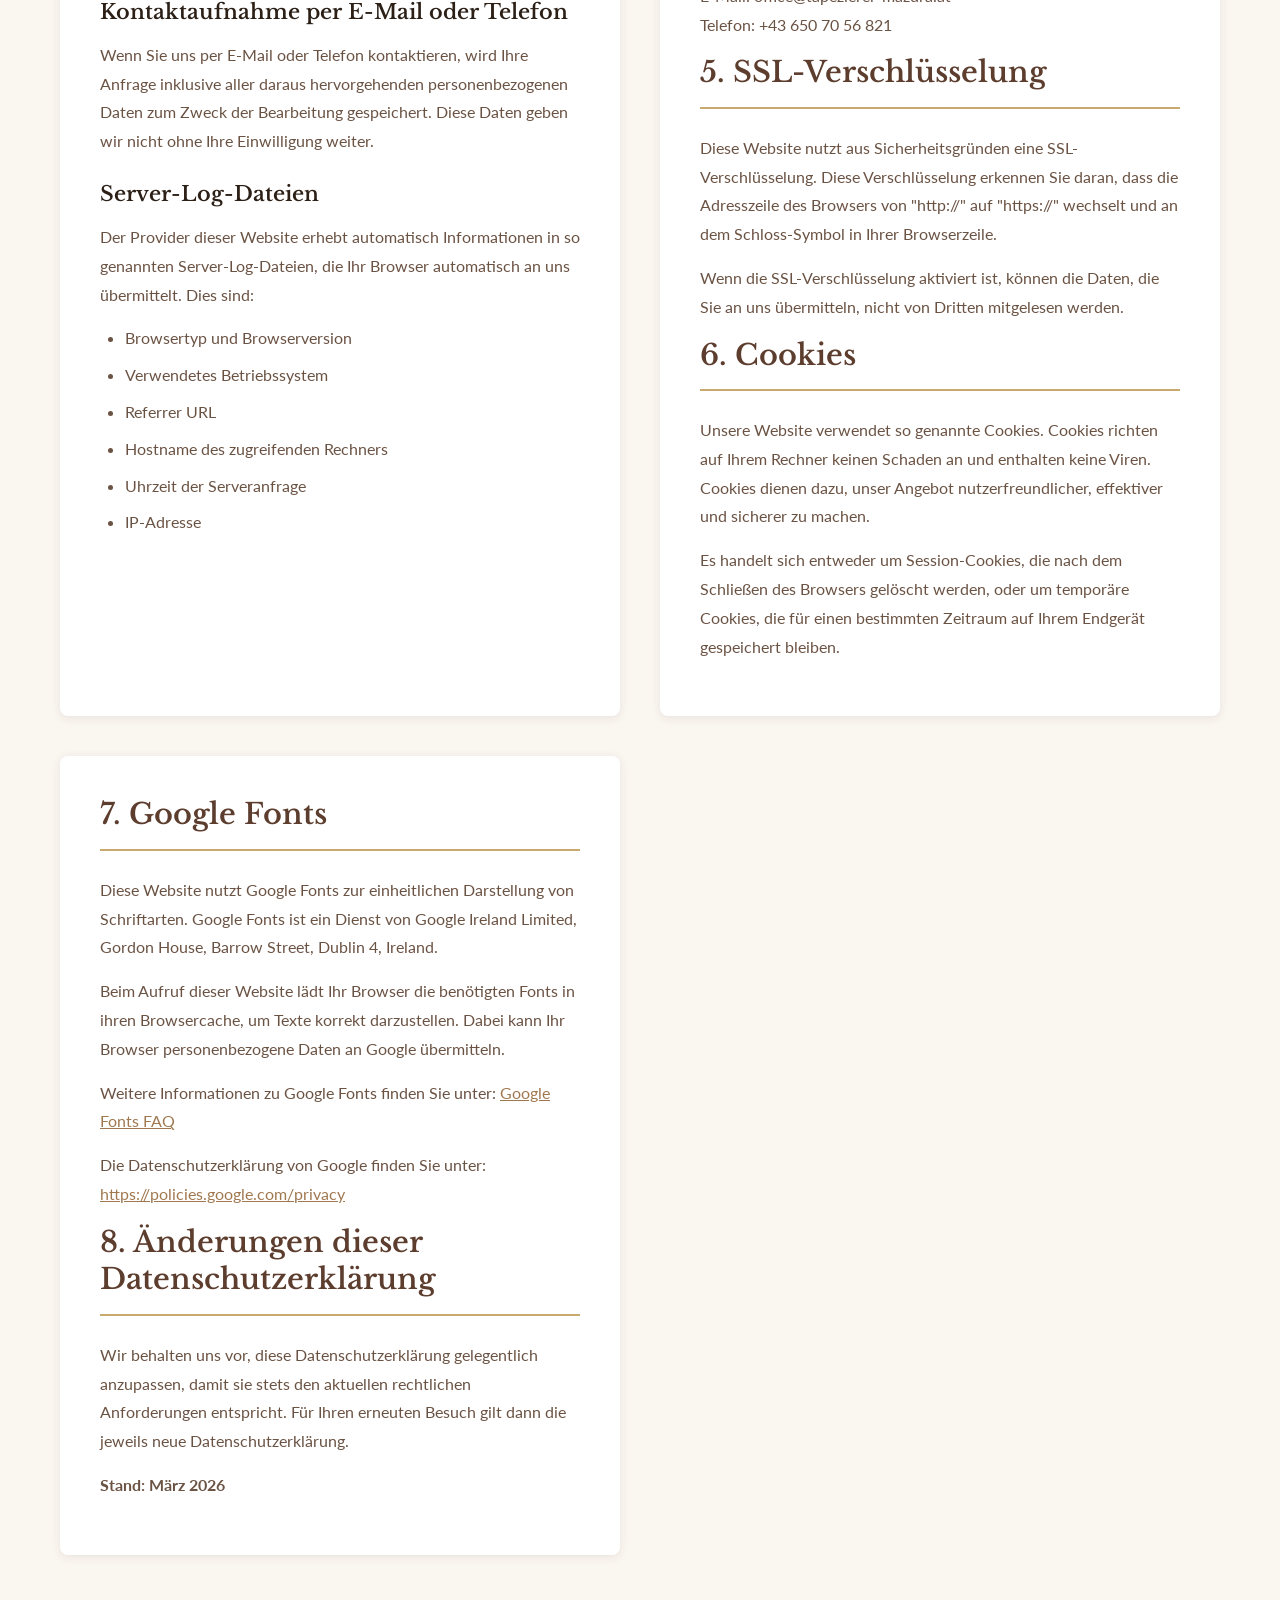
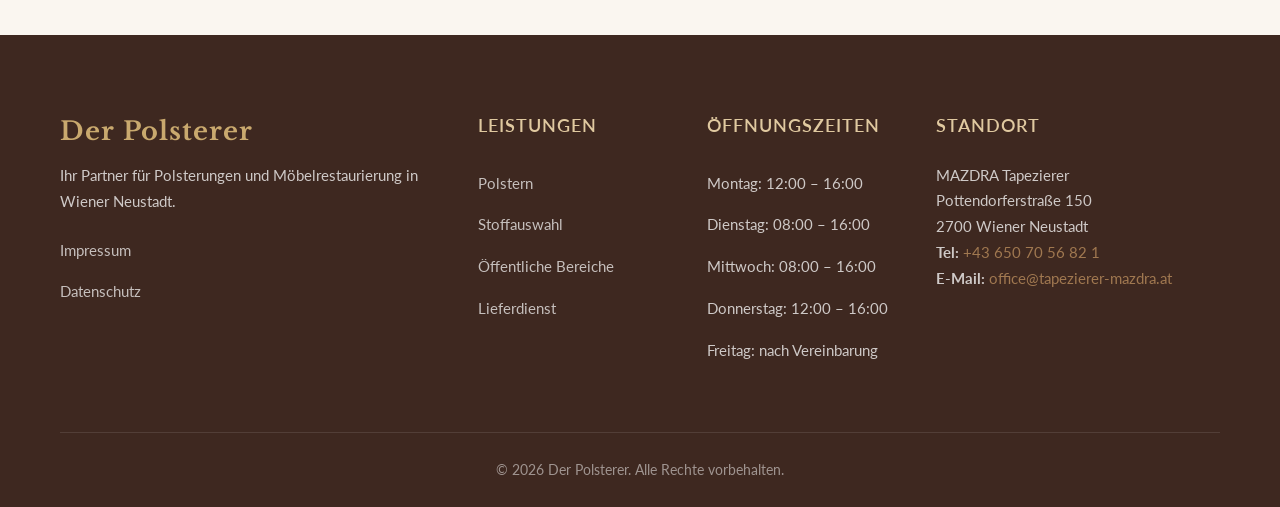
==== commit 98c69df0: "Fix: footer consistency, copyright 2026 centered, datenschutz footer" ====
--- a/datenschutz.html
+++ b/datenschutz.html
@@ -47,7 +47,7 @@
                     
                     <h3>Verantwortlicher</h3>
                     <p><strong>MAZDRA Tapezierer</strong><br>
-                    Seeanlage Uferstraße 46c<br>
+                    Pottendorferstraße 150<br>
                     7201 Neudörfl, Österreich<br>
                     E-Mail: office@mazdra.at</p>
                     
@@ -120,12 +120,16 @@
         </div>
     </section>
 
-    <footer class="footer">
+        <footer class="footer">
         <div class="container">
             <div class="footer-grid">
                 <div class="footer-col">
                     <h3 class="footer-logo-text">Der Polsterer</h3>
                     <p>Ihr Partner für Polsterungen und Möbelrestaurierung in Wiener Neustadt.</p>
+                    <ul class="footer-links" style="margin-top: 15px;">
+                        <li><a href="impressum.html">Impressum</a></li>
+                        <li><a href="datenschutz.html">Datenschutz</a></li>
+                    </ul>
                 </div>
                 <div class="footer-col">
                     <h4>Leistungen</h4>
@@ -137,21 +141,22 @@
                     </ul>
                 </div>
                 <div class="footer-col">
-                    <h4>Rechtliches</h4>
-                    <ul class="footer-links">
-                        <li><a href="impressum.html">Impressum</a></li>
-                        <li><a href="datenschutz.html">Datenschutz</a></li>
-                    </ul>
-                </div>
-                <div class="footer-col">
                     <h4>Öffnungszeiten</h4>
                     <ul class="footer-hours">
                         <li>Montag: 12:00 – 16:00</li>
                         <li>Dienstag: 08:00 – 16:00</li>
                         <li>Mittwoch: 08:00 – 16:00</li>
-                        <li>Donnerstag: 08:00 – 16:00</li>
-                        <li>Freitag: 08:00 – 14:00</li>
+                        <li>Donnerstag: 12:00 – 16:00</li>
+                        <li>Freitag: nach Vereinbarung</li>
                     </ul>
+                </div>
+                <div class="footer-col">
+                    <h4>Standort</h4>
+                    <p>MAZDRA Tapezierer<br>
+                    Pottendorferstraße 150<br>
+                    2700 Wiener Neustadt</p>
+                    <p><strong>Tel:</strong> <a href="tel:+436507056821">+43 650 70 56 82 1</a><br>
+                    <strong>E-Mail:</strong> <a href="mailto:office@tapezierer-mazdra.at">office@tapezierer-mazdra.at</a></p>
                 </div>
             </div>
             <div class="footer-bottom">
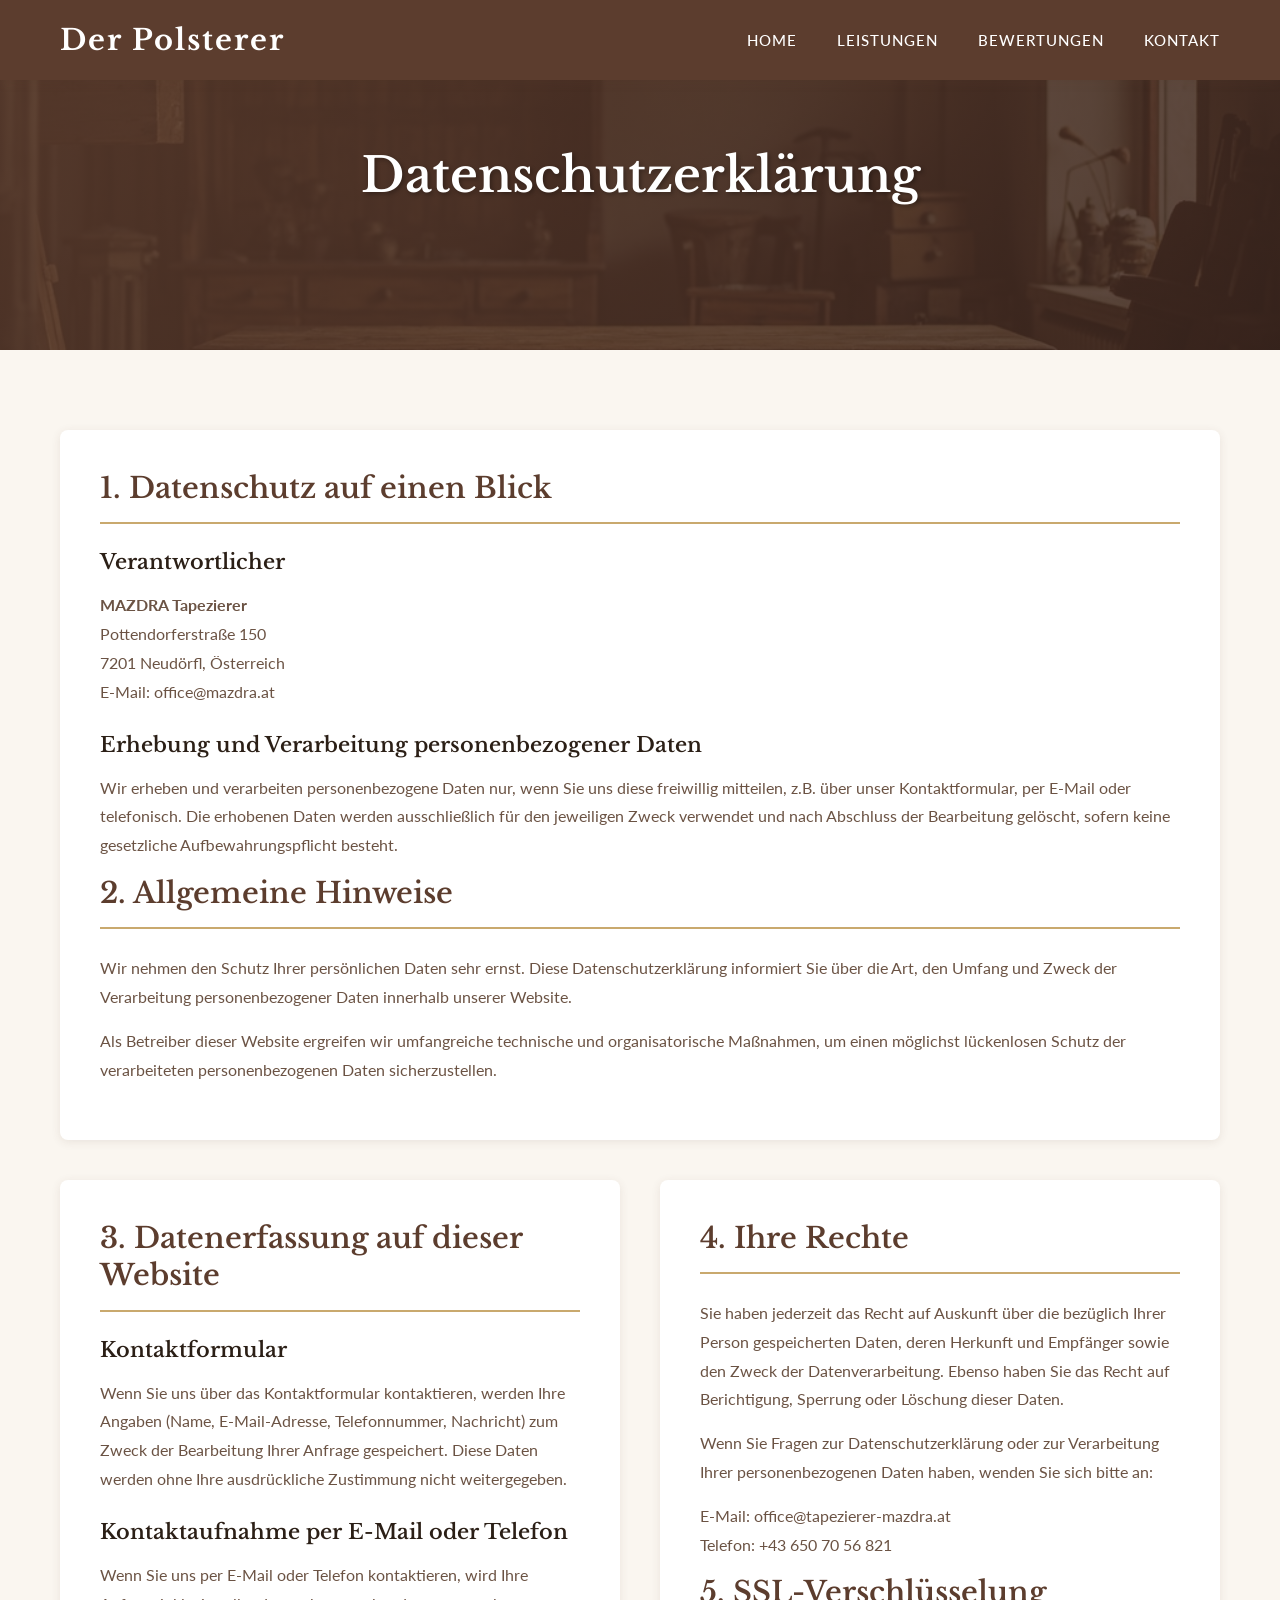
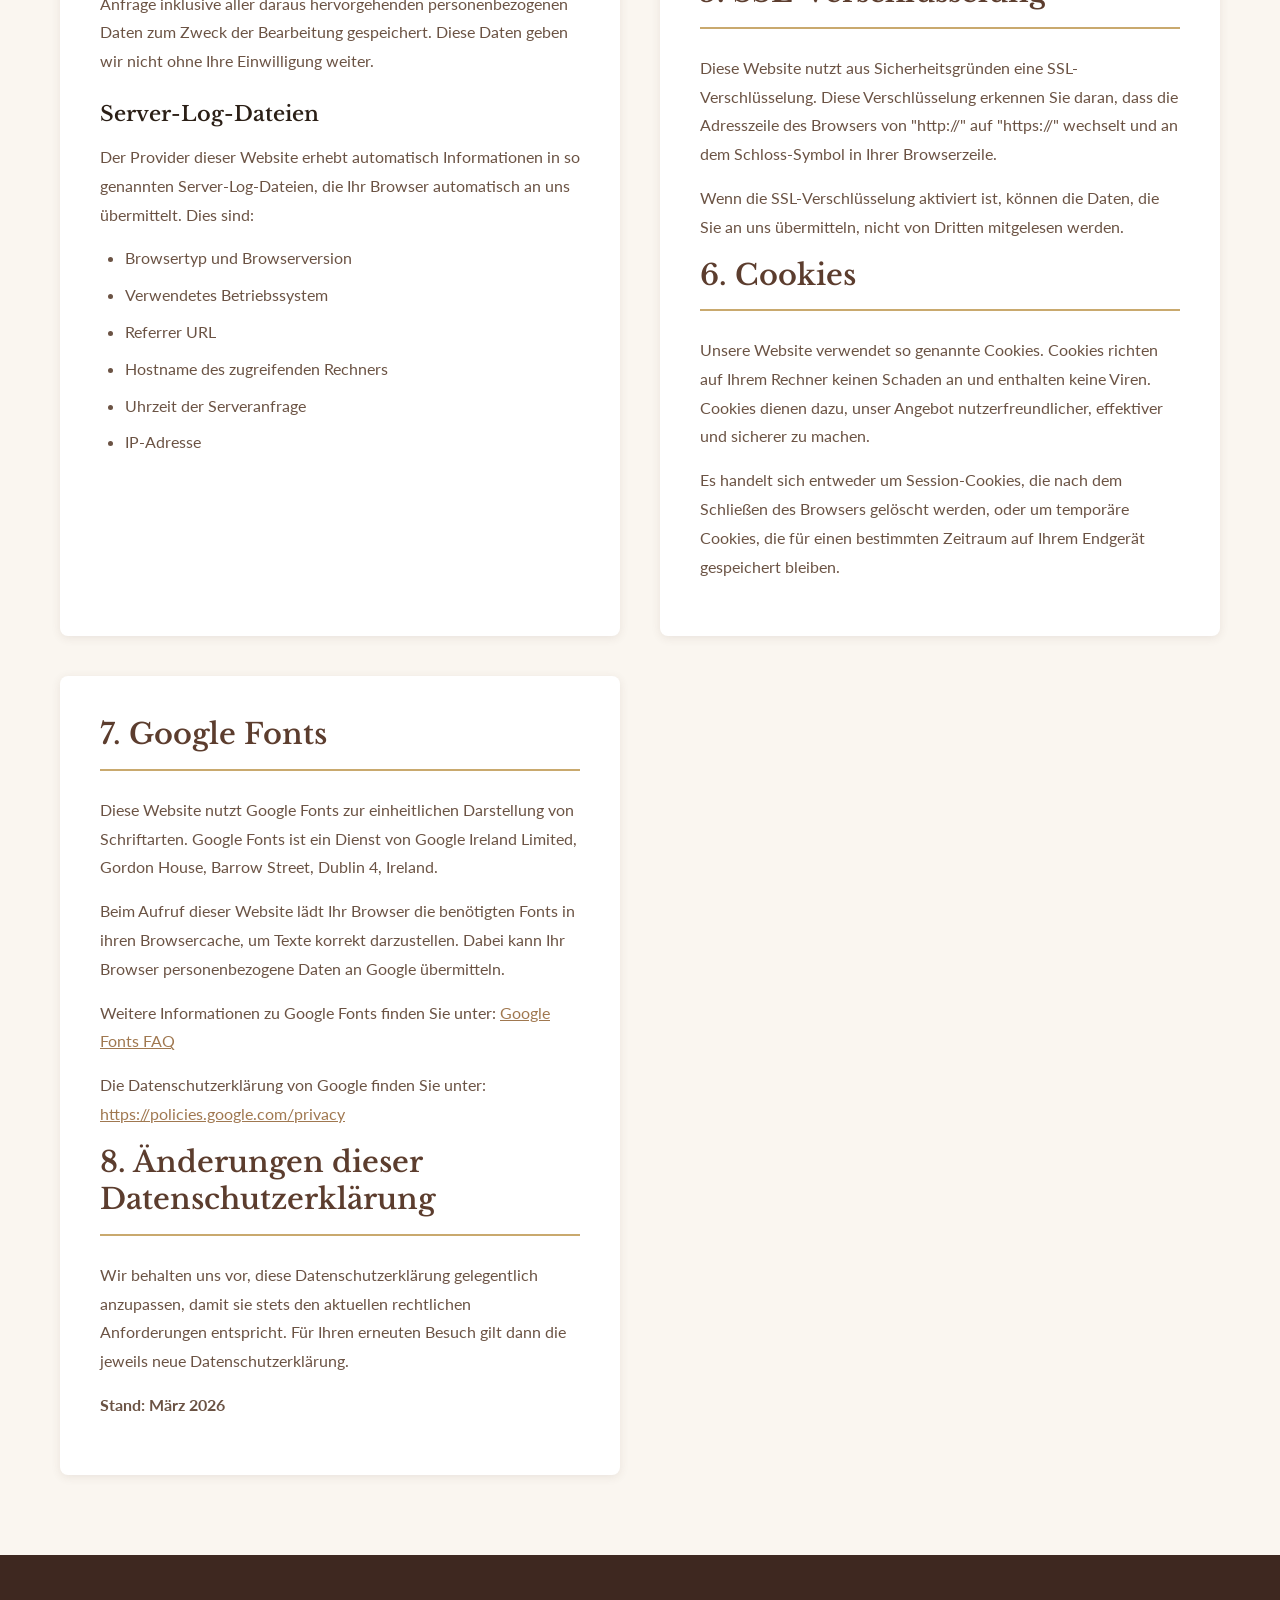
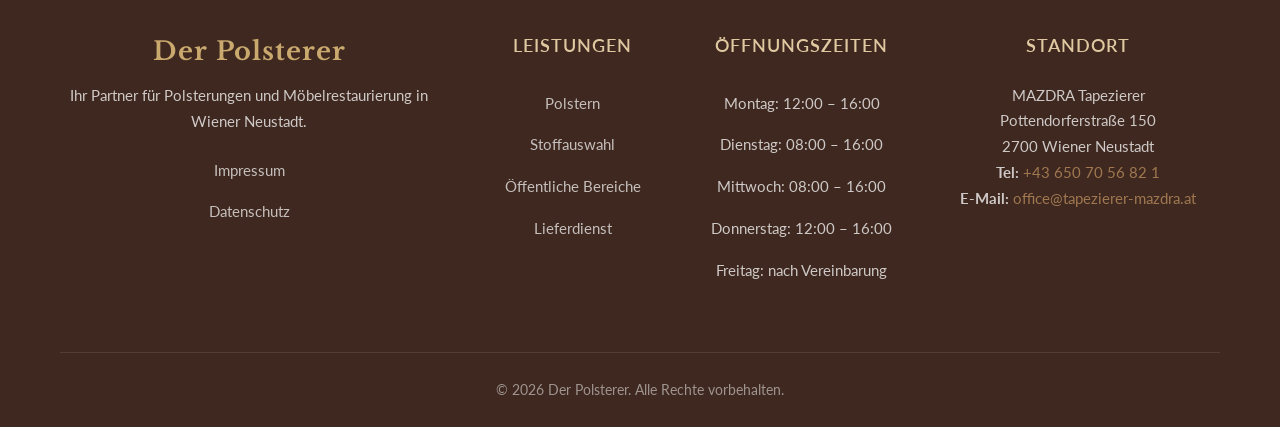
==== commit 8791fd4c: "Header sticky gemacht + Footer-Center via justify-items" ====
--- a/datenschutz.html
+++ b/datenschutz.html
@@ -11,7 +11,7 @@
     <link rel="stylesheet" href="style.css">
 </head>
 <body>
-    <header class="header header-small">
+    <header class="header">
         <div class="container header-inner">
             <a href="index.html" class="logo-text">Der Polsterer</a>
             <nav class="nav" id="nav">
--- a/style.css
+++ b/style.css
@@ -902,16 +902,19 @@
     grid-template-columns: 2fr 1fr 1fr 1.5fr;
     gap: 40px;
     padding-bottom: 60px;
+    justify-items: center;
 }
 
 .footer-col {
     color: rgba(255, 255, 255, 0.75);
+    text-align: center;
+    width: 100%;
 }
 
 .footer-logo {
     height: 80px;
     width: auto;
-    margin-bottom: 20px;
+    margin: 0 auto 20px;
 }
 
 .footer-col p {
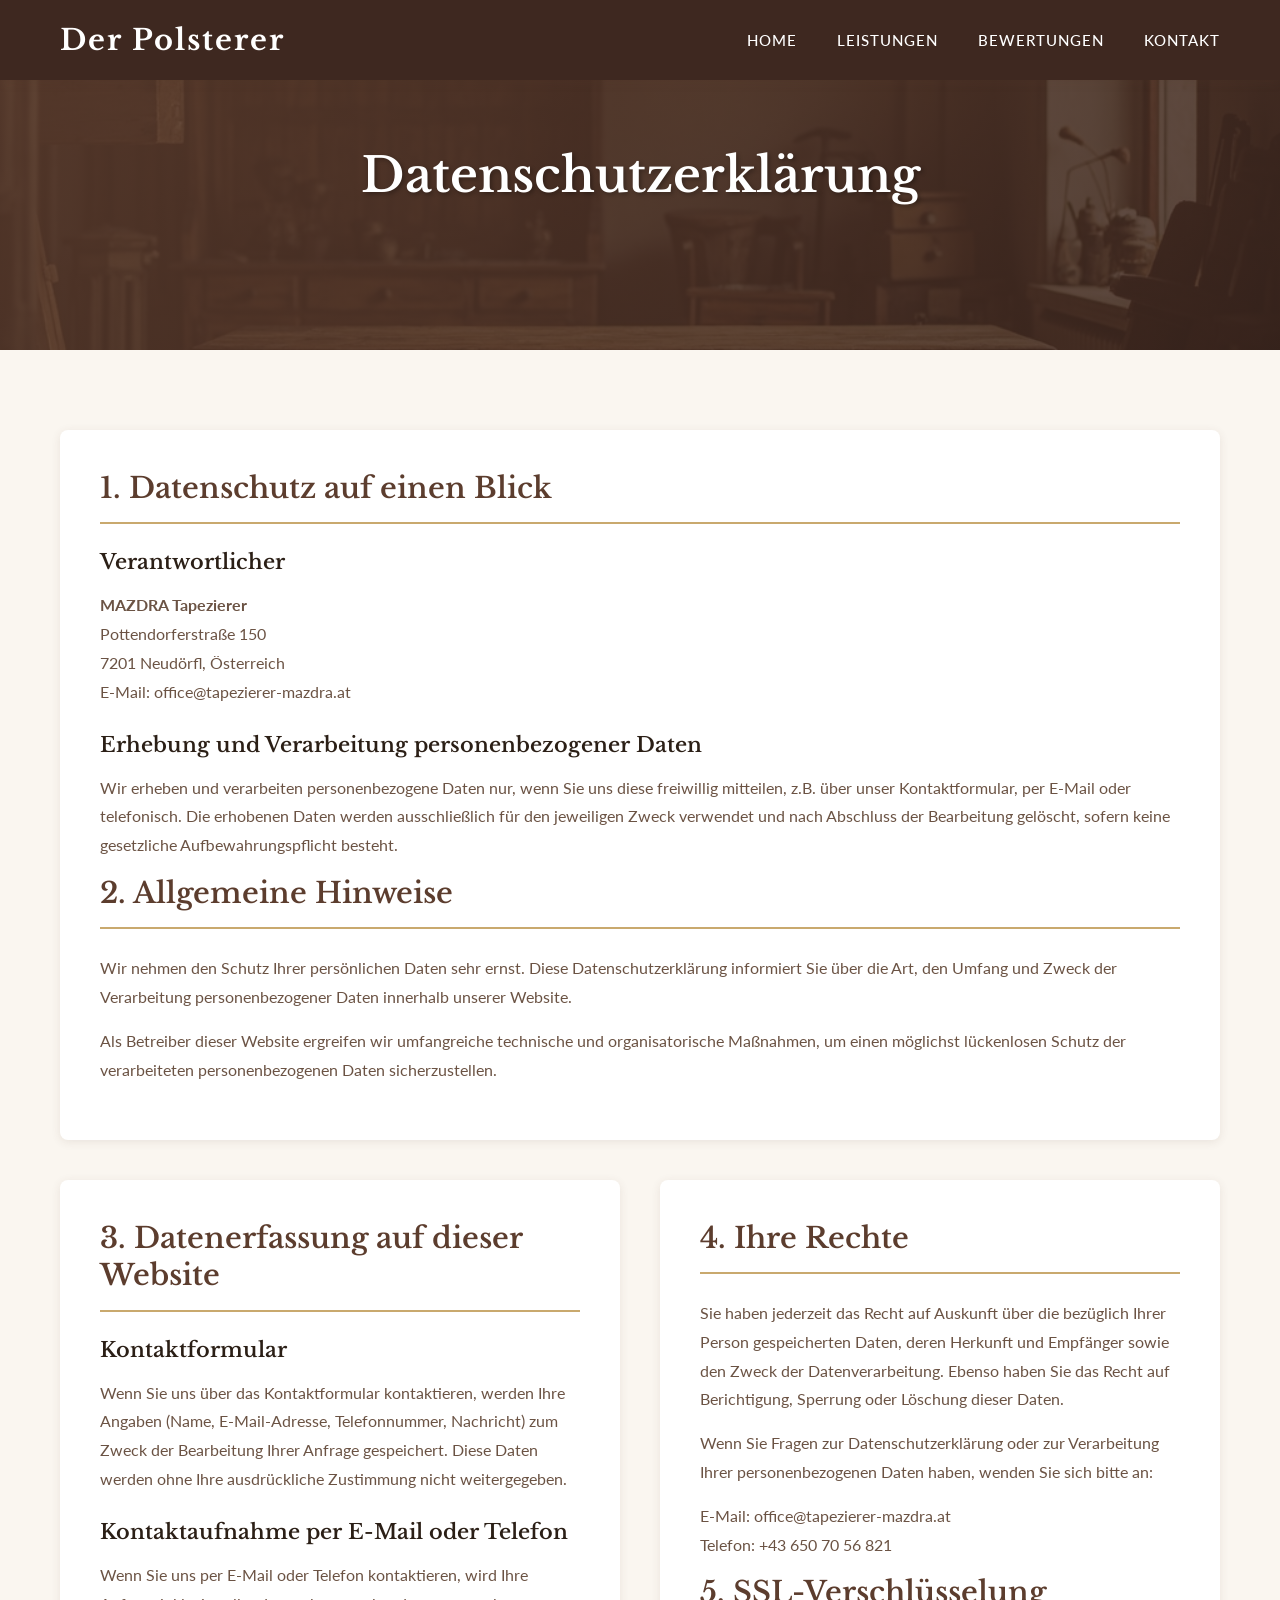
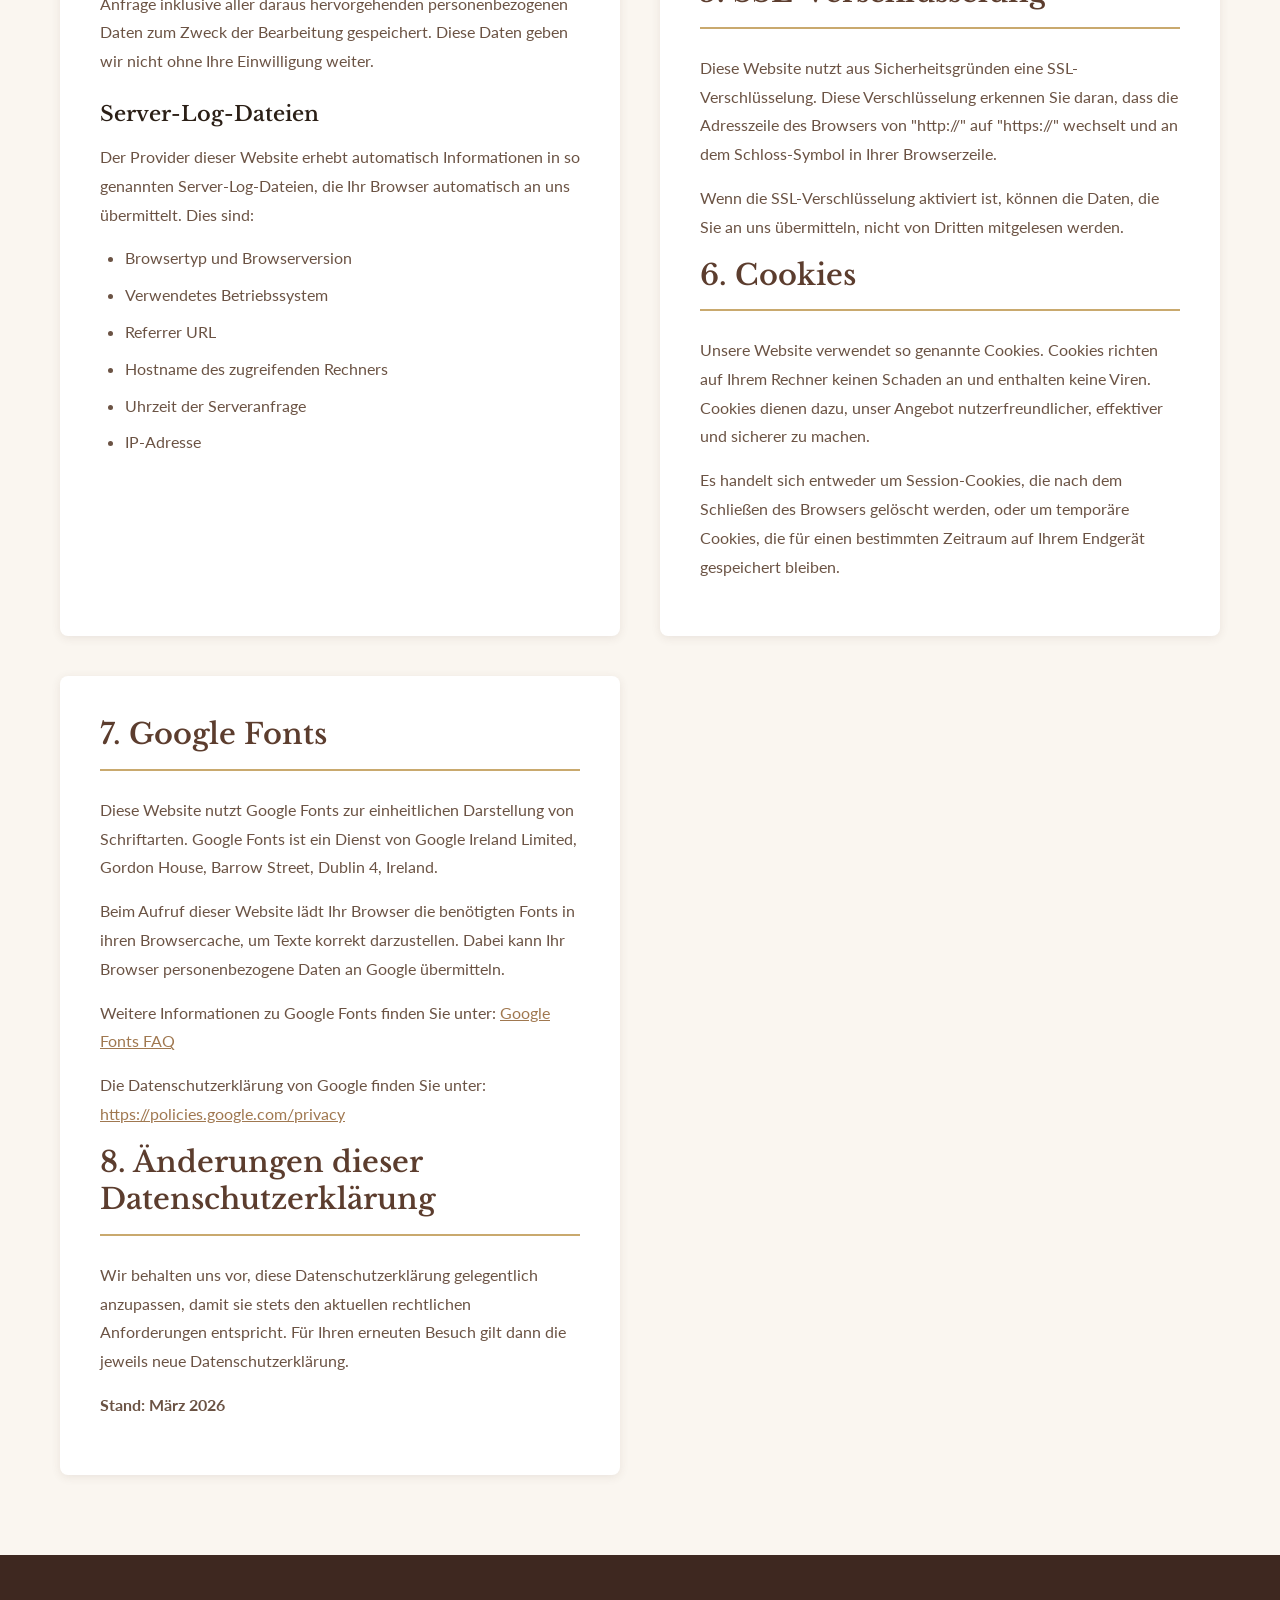
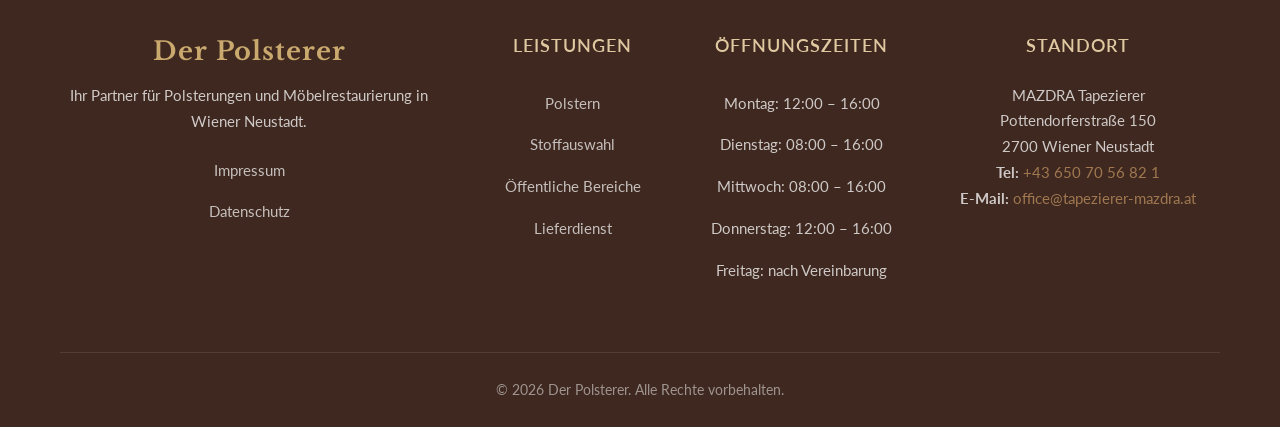
==== commit a20c99e6: "Fix: Email-Adresse in Datenschutz und ein Häkchen entfernt" ====
--- a/datenschutz.html
+++ b/datenschutz.html
@@ -49,7 +49,7 @@
                     <p><strong>MAZDRA Tapezierer</strong><br>
                     Pottendorferstraße 150<br>
                     7201 Neudörfl, Österreich<br>
-                    E-Mail: office@mazdra.at</p>
+                    E-Mail: office@tapezierer-mazdra.at</p>
                     
                     <h3>Erhebung und Verarbeitung personenbezogener Daten</h3>
                     <p>Wir erheben und verarbeiten personenbezogene Daten nur, wenn Sie uns diese freiwillig mitteilen, z.B. über unser Kontaktformular, per E-Mail oder telefonisch. Die erhobenen Daten werden ausschließlich für den jeweiligen Zweck verwendet und nach Abschluss der Bearbeitung gelöscht, sofern keine gesetzliche Aufbewahrungspflicht besteht.</p>
--- a/style.css
+++ b/style.css
@@ -80,13 +80,13 @@
     left: 0;
     right: 0;
     z-index: 1000;
-    background-color: var(--primary);
+    background-color: var(--primary-dark);
     box-shadow: 0 2px 10px var(--shadow-lg);
 }
 
 .header-small {
     position: relative;
-    background-color: var(--primary);
+    background-color: var(--primary-dark);
 }
 
 .header-inner {
